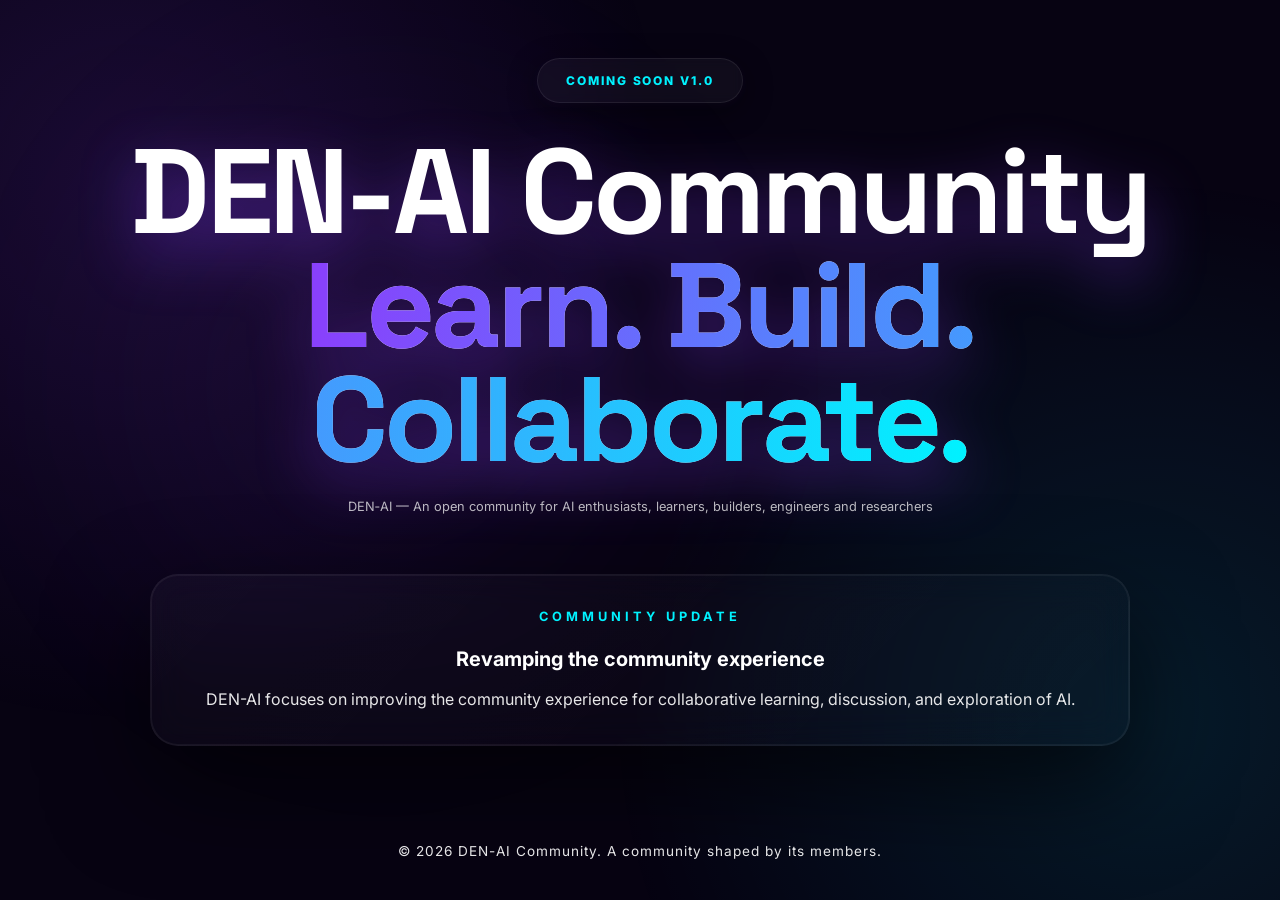
==== index.html @ 02243481 "Add files via upload" ====
<!DOCTYPE html>
<html lang="en">
<head>
    <meta charset="UTF-8">
    <meta name="viewport" content="width=device-width, initial-scale=1.0">
        <title>Coming Soon | DEN-AI Community</title>
        <link rel="icon" href="denai.png" type="image/png">
        <link rel="apple-touch-icon" href="denai.png">
    <!-- Importing a modern, high-tech font -->
    <link href="https://fonts.googleapis.com/css2?family=Inter:wght@400;700;900&family=Space+Grotesk:wght@700&display=swap" rel="stylesheet">
    <style>
        /* 1. Base Styles & Theme */
        :root {
            --bg-dark: #070312;
            --accent-purple: #8a3ffc;
            --accent-blue: #00f2ff;
            --glass: rgba(255, 255, 255, 0.03);
            --glass-border: rgba(255, 255, 255, 0.1);
            --font-main: 'Inter', sans-serif;
            --font-display: 'Space Grotesk', sans-serif;
        }

        * {
            margin: 0;
            padding: 0;
            box-sizing: border-box;
        }

        body {
            background-color: var(--bg-dark);
            color: #ffffff;
            font-family: var(--font-main);
            overflow-x: hidden;
            line-height: 1.6;
            scroll-behavior: smooth;
        }

        /* 2. Background Atmosphere */
        .glow-overlay {
            position: fixed;
            top: 0;
            left: 0;
            width: 100%;
            height: 100%;
            z-index: -1;
            background: 
                radial-gradient(circle at 10% 20%, rgba(138, 63, 252, 0.15) 0%, transparent 40%),
                radial-gradient(circle at 90% 80%, rgba(0, 242, 255, 0.1) 0%, transparent 40%);
        }

        .ambient-light {
            position: fixed;
            width: 60vw;
            height: 60vw;
            background: radial-gradient(circle, rgba(138, 63, 252, 0.08) 0%, transparent 70%);
            border-radius: 50%;
            filter: blur(80px);
            z-index: -1;
            animation: pulse 15s infinite alternate ease-in-out;
        }

        @keyframes pulse {
            0% { transform: translate(-10%, -10%) scale(1); }
            100% { transform: translate(10%, 10%) scale(1.2); }
        }

        /* 3. Layout Sections */
        section {
            height: calc(100vh - 96px);
            display: flex;
            flex-direction: column;
            justify-content: center;
            align-items: center;
            padding: 2.5rem 2rem;
            text-align: center;
        }

        /* 4. Hero Elements */
        .badge {
            background: rgba(255,255,255,0.04);
            backdrop-filter: blur(6px);
            border: 1px solid rgba(255,255,255,0.08);
            padding: 12px 28px;
            border-radius: 999px;
            font-size: 0.75rem;
            font-weight: 800;
            letter-spacing: 0.16em;
            text-transform: uppercase;
            color: var(--accent-blue);
            margin-bottom: 2rem;
            box-shadow: 0 8px 30px rgba(0, 0, 0, 0.45), 0 2px 8px rgba(138,63,252,0.06);
            z-index: 2;
        }

        h1 {
            font-family: var(--font-display);
            font-size: clamp(3.5rem, 12vw, 7.5rem);
            font-weight: 900;
            line-height: 0.95;
            margin-bottom: 1.25rem;
            letter-spacing: -0.03em;
            background: linear-gradient(180deg, #fff 40%, rgba(255,255,255,0.9) 100%);
            -webkit-background-clip: text;
            background-clip: text;
            -webkit-text-fill-color: transparent;
            filter: drop-shadow(0 20px 30px rgba(138, 63, 252, 0.45));
        }

        .highlight {
            background: linear-gradient(90deg, var(--accent-purple), var(--accent-blue));
            -webkit-background-clip: text;
            background-clip: text;
            -webkit-text-fill-color: transparent;
        }

        .description {
            max-width: 720px;
            font-size: clamp(0.75rem, 1.2vw, 0.8rem);
            color: rgba(255, 255, 255, 0.72);
            margin-bottom: 1rem;
            font-weight: 400;
        }

        /* 5. Glassmorphism Card (Visual cue from Den-Ai image) */
        .preview-container {
            width: 100%;
            max-width: 980px;
            margin-top: 2.5rem;
            perspective: 1000px;
        }

        .glass-card {
            background: linear-gradient(135deg, rgba(255,255,255,0.03) 0%, rgba(255,255,255,0.01) 100%);
            backdrop-filter: blur(18px);
            border: 1px solid rgba(255,255,255,0.06);
            border-radius: 28px;
            padding: 2rem 2.5rem;
            position: relative;
            overflow: hidden;
            box-shadow: 
                0 40px 100px rgba(0, 0, 0, 0.6),
                inset 0 0 0 1px rgba(255, 255, 255, 0.05);
            transition: transform 0.6s cubic-bezier(0.23, 1, 0.32, 1);
        }

        .glass-card:hover {
            transform: translateY(-10px) rotateX(2deg);
        }

        .progress-bar {
            width: 60%;
            max-width: 520px;
            height: 8px;
            background: rgba(255, 255, 255, 0.04);
            border-radius: 999px;
            margin: 1.5rem auto 0.5rem;
            position: relative;
            overflow: hidden;
            box-shadow: inset 0 1px 0 rgba(255,255,255,0.02);
        }

        .progress-fill {
            position: absolute;
            top: 0;
            left: 0;
            height: 100%;
            width: 36%;
            background: linear-gradient(90deg, var(--accent-purple), var(--accent-blue));
            box-shadow: 0 6px 30px rgba(138,63,252,0.25);
            border-radius: 999px;
        }

        .status-text {
            font-size: 0.8rem;
            text-transform: uppercase;
            letter-spacing: 4px;
            color: var(--accent-blue);
            font-weight: 700;
        }

        /* 6. Interaction Elements */
        .cta-group {
            display: flex;
            gap: 1.5rem;
            flex-wrap: wrap;
            justify-content: center;
        }

        .btn {
            padding: 18px 40px;
            border-radius: 16px;
            font-weight: 700;
            font-size: 1rem;
            text-decoration: none;
            transition: all 0.4s cubic-bezier(0.175, 0.885, 0.32, 1.275);
            cursor: pointer;
            border: none;
            display: inline-flex;
            align-items: center;
            gap: 10px;
        }

        .btn-primary {
            background: linear-gradient(90deg, var(--accent-purple), var(--accent-blue));
            color: #fff;
            box-shadow: 0 18px 50px rgba(138,63,252,0.22);
            padding: 16px 44px;
            border-radius: 14px;
        }

        .btn-primary:hover {
            transform: translateY(-3px);
            box-shadow: 0 28px 70px rgba(138,63,252,0.28);
        }

        .btn-secondary {
            background: transparent;
            border: 1px solid rgba(255,255,255,0.08);
            color: rgba(255,255,255,0.95);
            padding: 14px 34px;
            border-radius: 14px;
        }

        .btn-secondary:hover {
            background: rgba(255,255,255,0.03);
            transform: translateY(-2px);
        }

        /* 7. Scroll Reveal & Animations */
        .reveal {
            opacity: 0;
            transform: translateY(40px);
            transition: all 1.2s cubic-bezier(0.22, 1, 0.36, 1);
        }

        .reveal.active {
            opacity: 1;
            transform: translateY(0);
        }

        html, body {
            height: 100%;
        }

        body {
            overflow: hidden;
        }

        footer {
            position: fixed;
            left: 0;
            bottom: 0;
            width: 100%;
            height: 96px;
            display: flex;
            align-items: center;
            justify-content: center;
            text-align: center;
            opacity: 0.9;
            font-size: 0.85rem;
            letter-spacing: 1px;
            z-index: 3;
            background: transparent;
            padding: 0 2rem;
        }

        /* Responsive Adjustments */
        @media (max-width: 768px) {
            h1 { font-size: 3.5rem; }
            .glass-card { padding: 2rem 1.5rem; }
            .cta-group { flex-direction: column; width: 100%; max-width: 300px; }
            .btn { width: 100%; justify-content: center; }
        }
    </style>
</head>
<body>

    <div class="glow-overlay"></div>
    <div class="ambient-light"></div>

    <section class="hero">
        <div class="badge reveal">COMING SOON V1.0</div>

        <h1 class="reveal">DEN-AI Community  <br><span class="highlight">Learn. Build. Collaborate.</span></h1>

        <p class="description reveal">DEN‑AI — An open community for AI enthusiasts, learners, builders, engineers and researchers</p>

        <div class="preview-container reveal">
            <div class="glass-card">
                <div class="status-text">Community Update</div>
                <h3 style="margin-top: 1rem; font-size: 1.25rem;">Revamping the community experience</h3>
                <p style="opacity: 0.9; margin-top: 0.75rem;">
                    DEN-AI focuses on improving the community experience for collaborative learning, discussion, and exploration of AI.
                </p>
            </div>
        </div>
    </section>

    

    <footer>
        <p>&copy; 2026 DEN-AI Community. A community shaped by its members.</p>
    </footer>

    <!-- Removed join modal and CTA buttons to focus on product information -->

    <script>
        // 1. Scroll Reveal Animation Logic
        const observerOptions = {
            threshold: 0.15,
            rootMargin: "0px 0px -50px 0px"
        };

        const observer = new IntersectionObserver((entries) => {
            entries.forEach(entry => {
                if (entry.isIntersecting) {
                    entry.target.classList.add('active');
                }
            });
        }, observerOptions);

        document.querySelectorAll('.reveal').forEach((el, index) => {
            // Apply a staggered delay for children elements in the same viewport
            el.style.transitionDelay = `${index * 0.1}s`;
            observer.observe(el);
        });

        // 2. Mouse Move Parallax for the Glow Blobs (Subtle)
        document.addEventListener('mousemove', (e) => {
            const moveX = (e.clientX - window.innerWidth / 2) * 0.01;
            const moveY = (e.clientY - window.innerHeight / 2) * 0.01;
            
            const ambient = document.querySelector('.ambient-light');
            ambient.style.transform = `translate(${moveX}px, ${moveY}px)`;
        });
    </script>
</body>
</html>
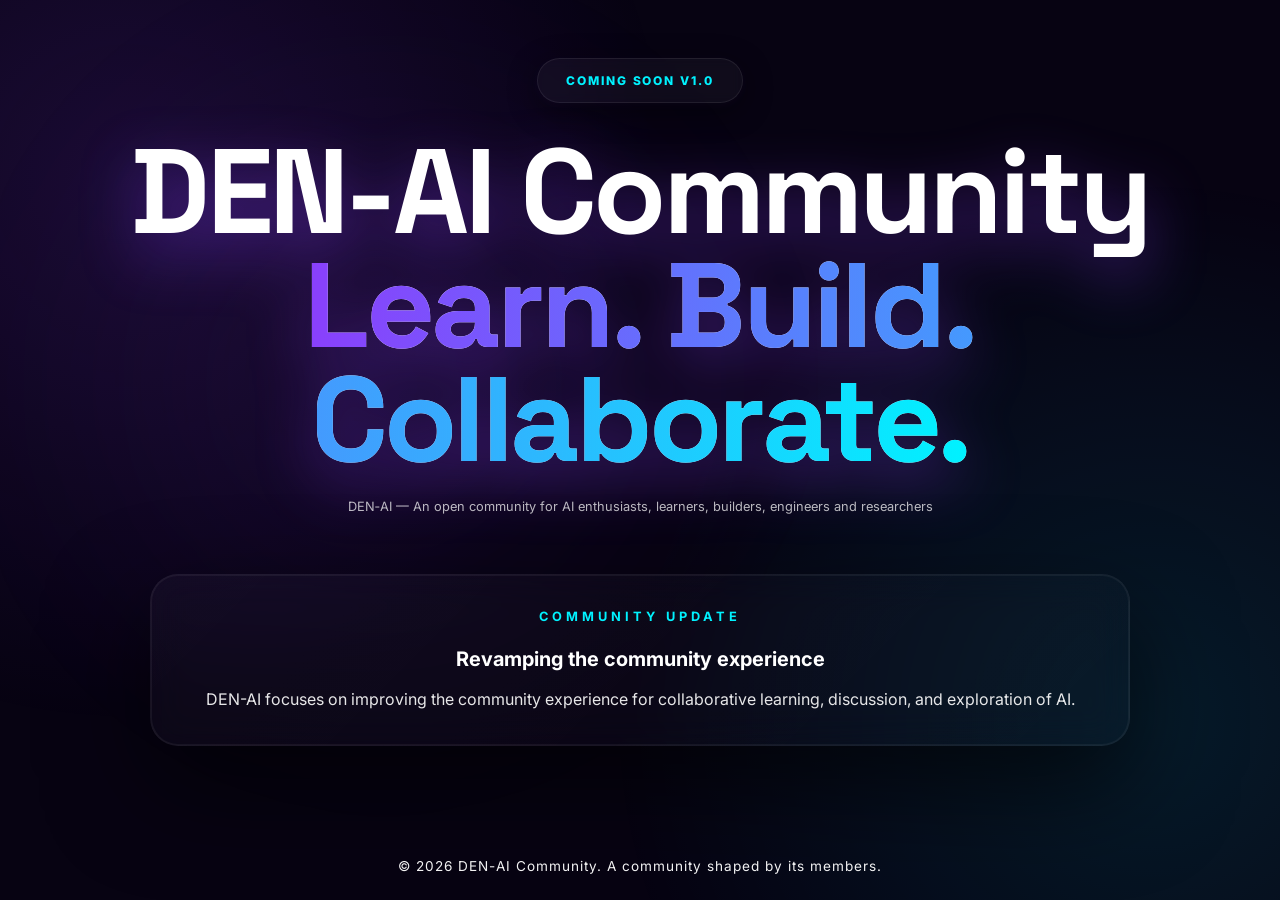
==== commit 6a0b2c02: "Revamp DEN-AI Community landing page Updated HTML structure and styles for the DEN-AI Community land" ====
--- a/index.html
+++ b/index.html
@@ -66,7 +66,7 @@
 
         /* 3. Layout Sections */
         section {
-            height: calc(100vh - 96px);
+            min-height: calc(100vh - 96px);
             display: flex;
             flex-direction: column;
             justify-content: center;
@@ -242,26 +242,26 @@
             height: 100%;
         }
 
+        /* allow vertical scrolling (prevent content clipping on mobile) */
         body {
-            overflow: hidden;
+            overflow-x: hidden;
         }
 
         footer {
-            position: fixed;
-            left: 0;
-            bottom: 0;
+            /* place footer in normal document flow so it appears after content */
+            position: relative;
             width: 100%;
-            height: 96px;
             display: flex;
             align-items: center;
             justify-content: center;
             text-align: center;
-            opacity: 0.9;
+            opacity: 0.95;
             font-size: 0.85rem;
             letter-spacing: 1px;
-            z-index: 3;
+            z-index: 1;
             background: transparent;
-            padding: 0 2rem;
+            padding: 1.25rem 2rem;
+            margin-top: 2rem;
         }
 
         /* Responsive Adjustments */
@@ -270,6 +270,12 @@
             .glass-card { padding: 2rem 1.5rem; }
             .cta-group { flex-direction: column; width: 100%; max-width: 300px; }
             .btn { width: 100%; justify-content: center; }
+            /* footer is in normal flow now; no extra bottom padding required */
+            section { min-height: auto; }
+            footer { font-size: 0.78rem; }
+            /* ensure cards and badges are above the footer if overlap happens */
+            .glass-card { position: relative; z-index: 4; }
+            .badge { z-index: 5; position: relative; }
         }
     </style>
 </head>
@@ -308,7 +314,8 @@
         // 1. Scroll Reveal Animation Logic
         const observerOptions = {
             threshold: 0.15,
-            rootMargin: "0px 0px -50px 0px"
+            /* increase negative bottom margin so elements reveal before being covered by footer on small screens */
+            rootMargin: "0px 0px -120px 0px"
         };
 
         const observer = new IntersectionObserver((entries) => {
@@ -335,4 +342,4 @@
         });
     </script>
 </body>
-</html>+</html>
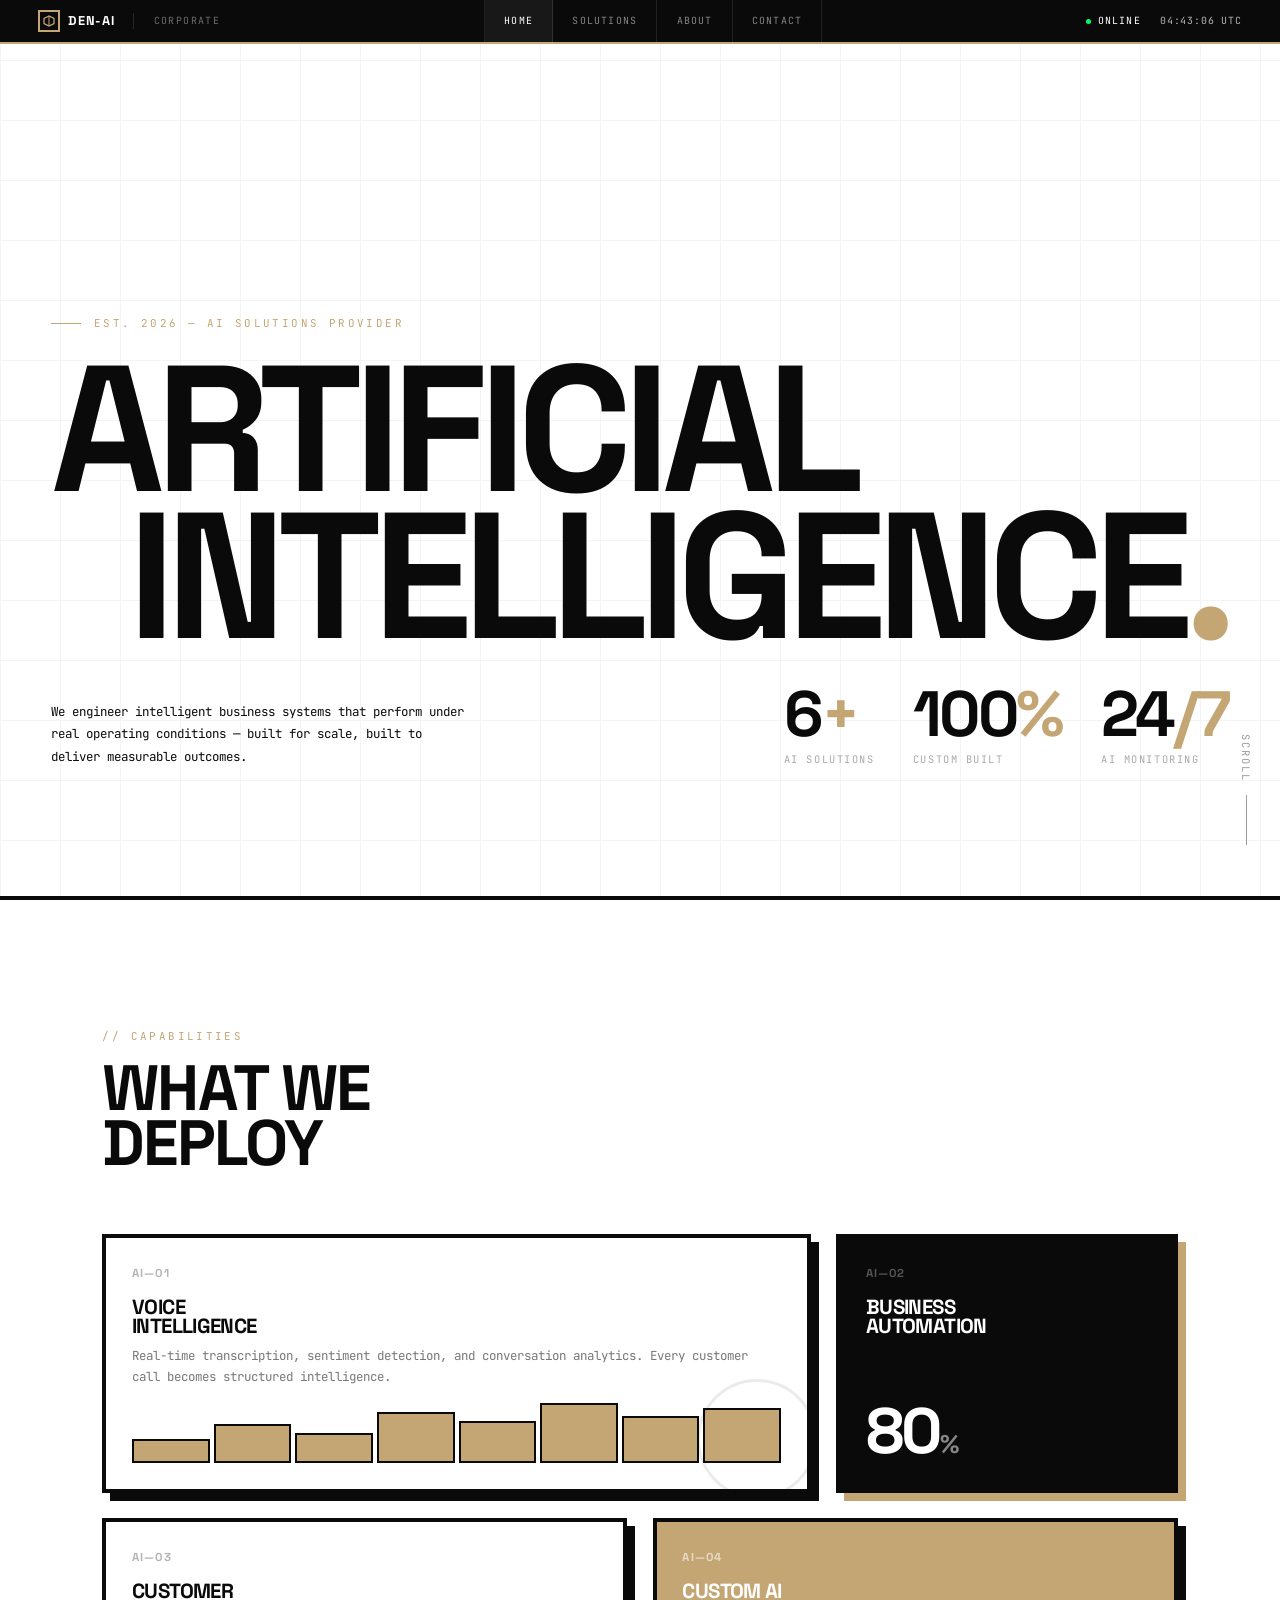
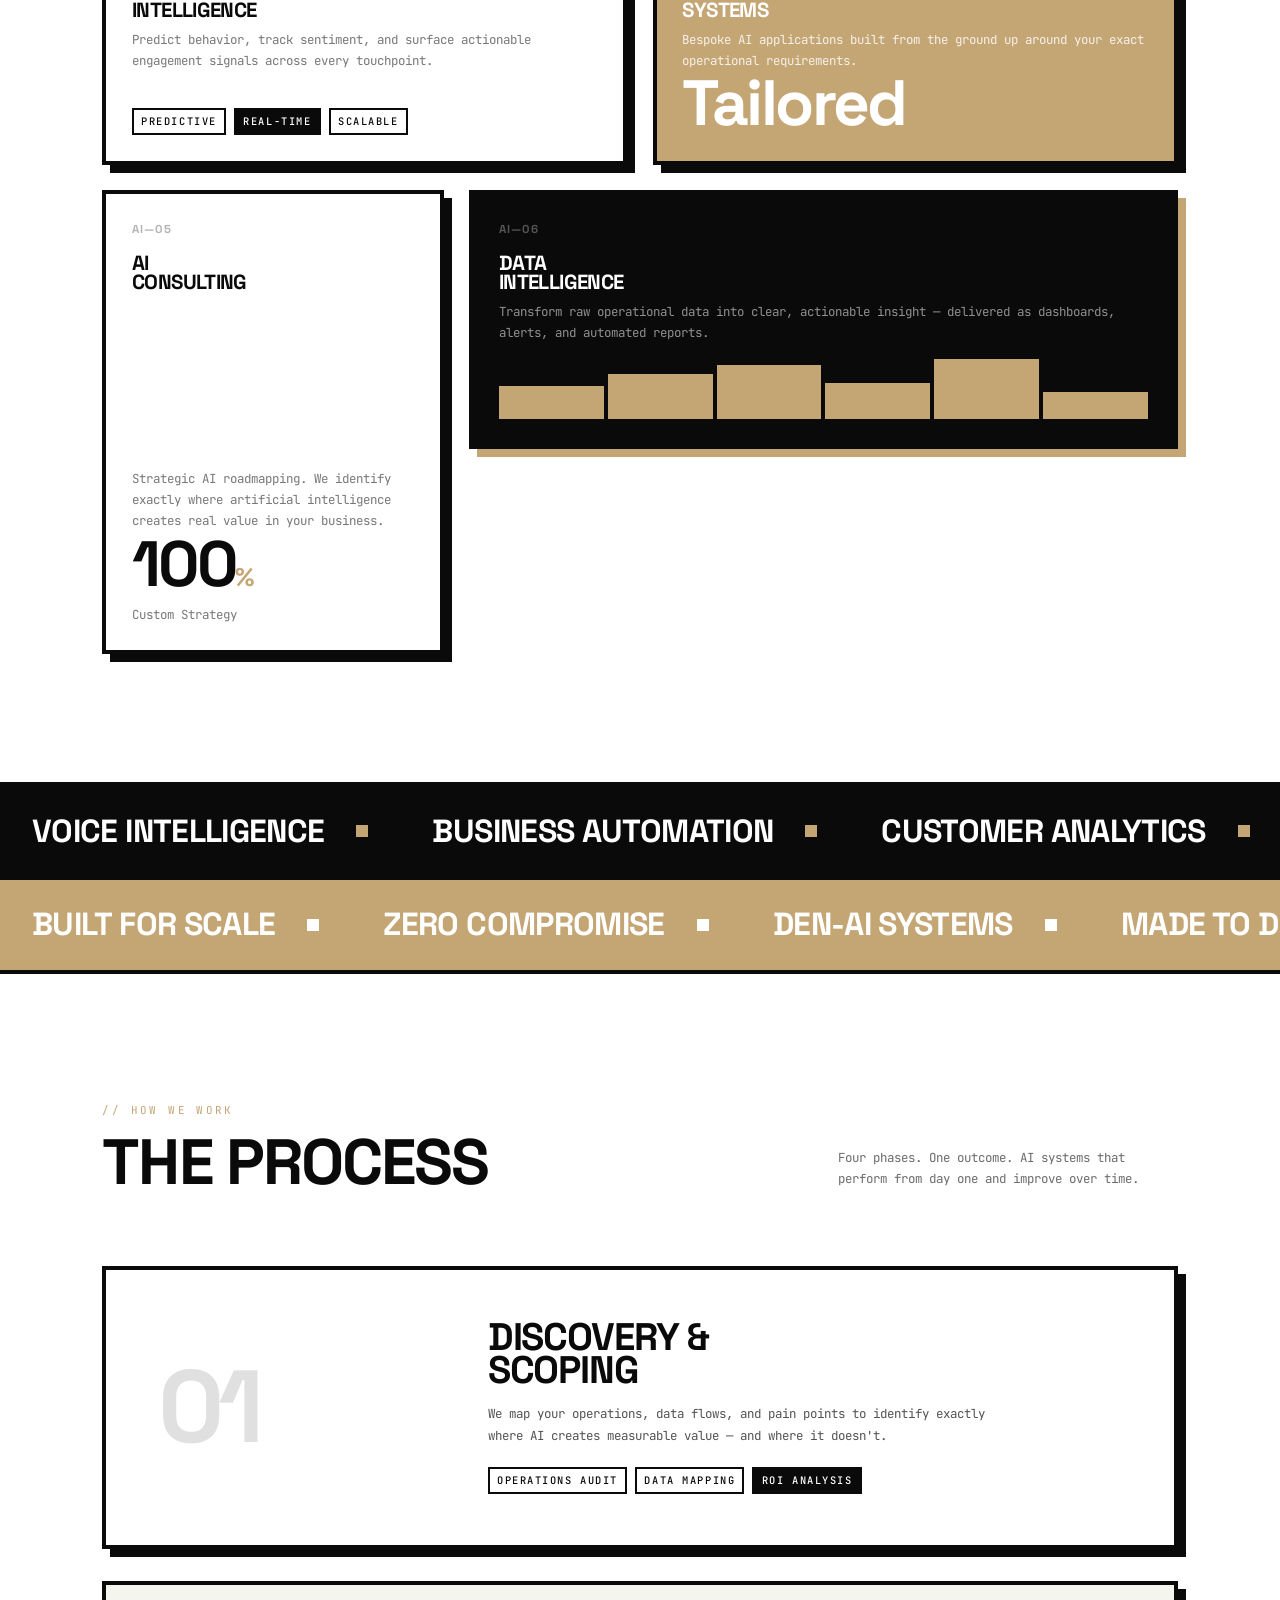
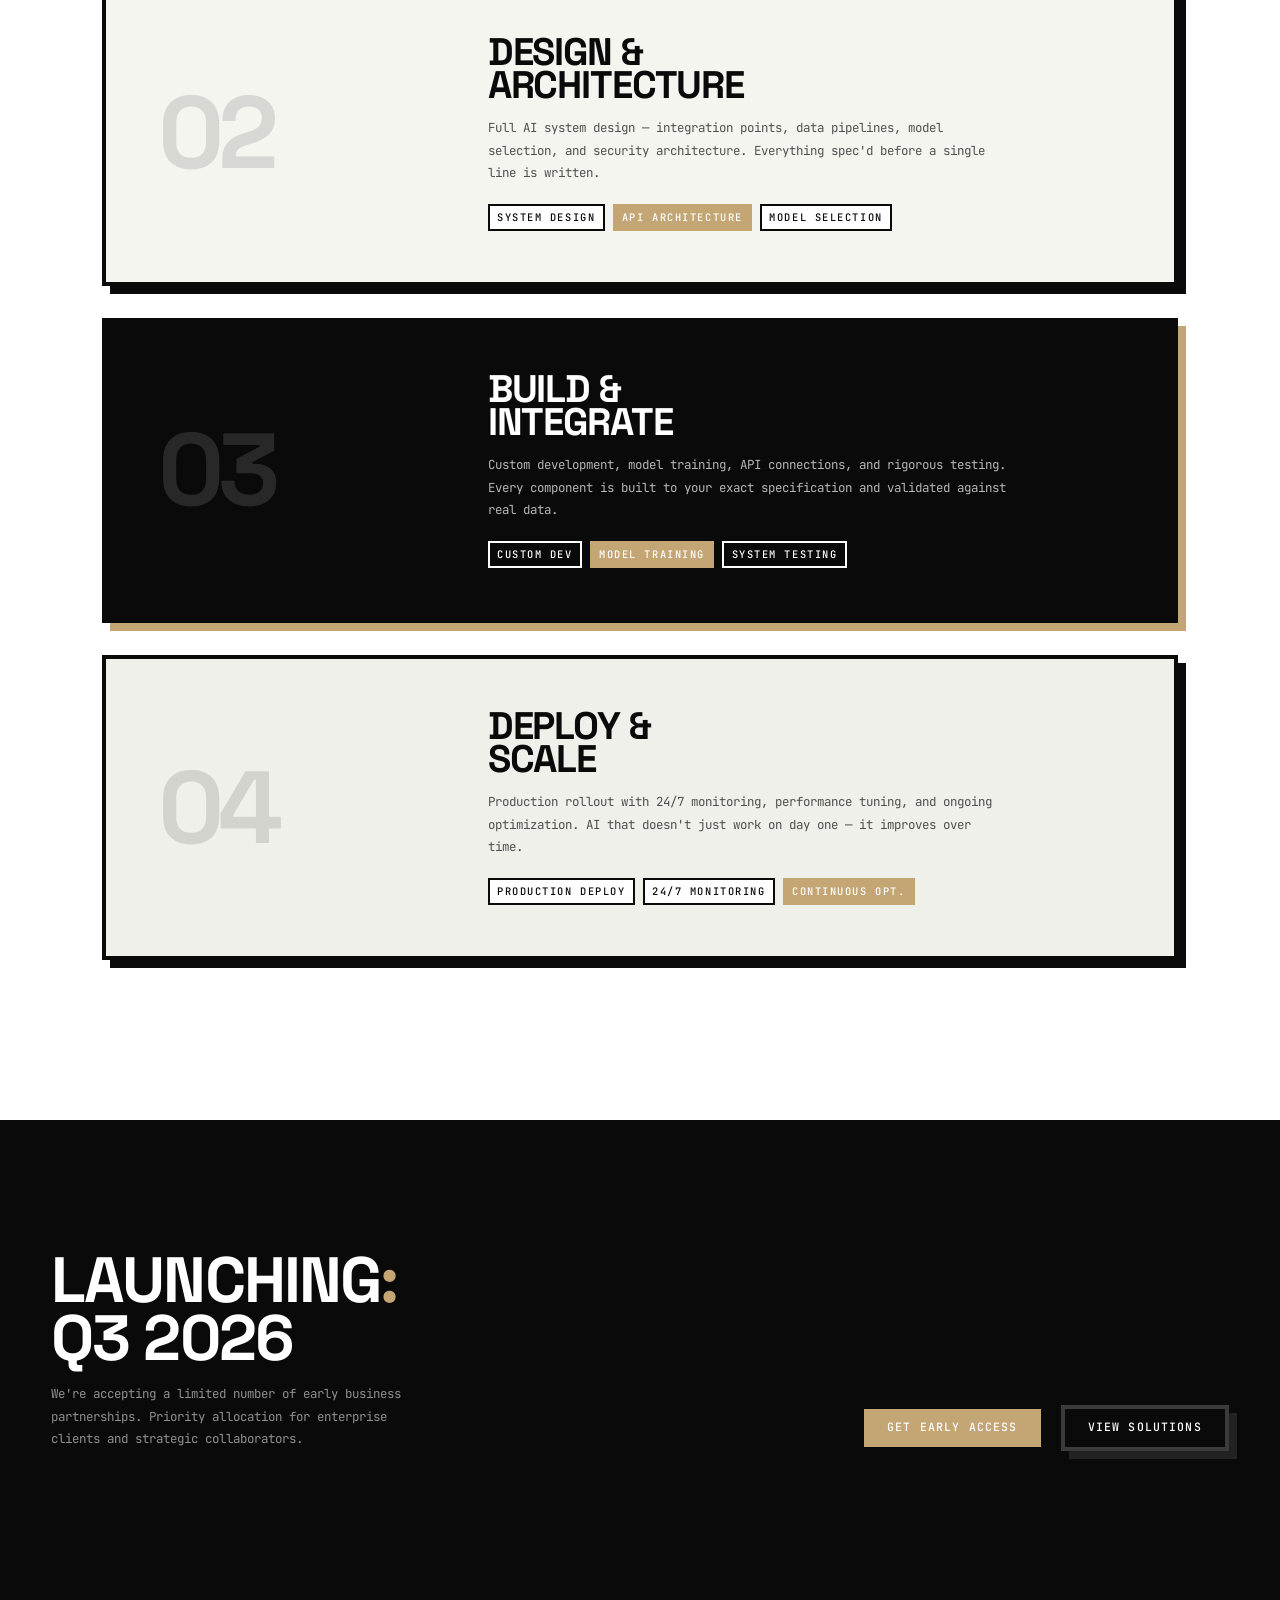
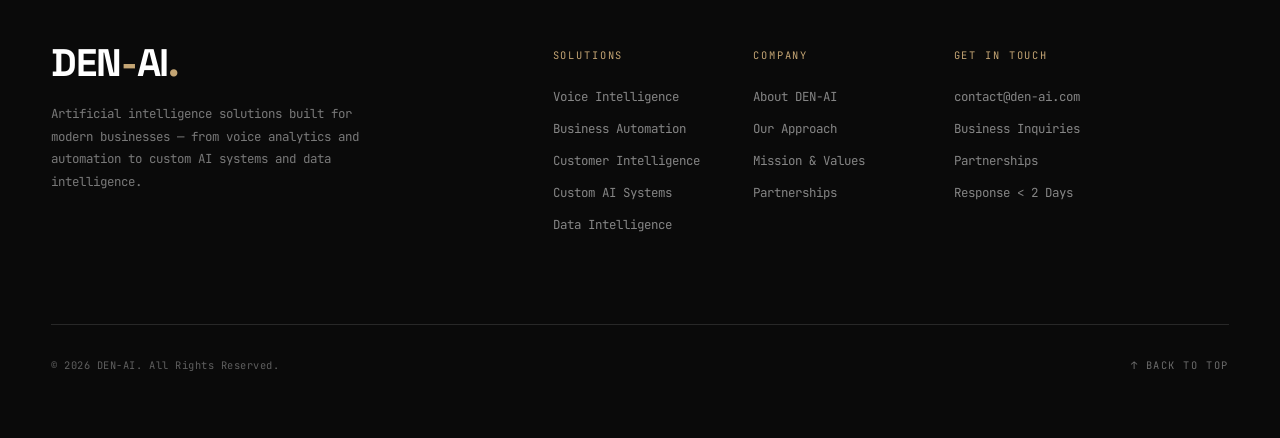
==== commit 1c187316: "Update index.html" ====
--- a/index.html
+++ b/index.html
@@ -1,345 +1,321 @@
-<!DOCTYPE html>
-<html lang="en">
-<head>
-    <meta charset="UTF-8">
-    <meta name="viewport" content="width=device-width, initial-scale=1.0">
-        <title>Coming Soon | DEN-AI Community</title>
-        <link rel="icon" href="denai.png" type="image/png">
-        <link rel="apple-touch-icon" href="denai.png">
-    <!-- Importing a modern, high-tech font -->
-    <link href="https://fonts.googleapis.com/css2?family=Inter:wght@400;700;900&family=Space+Grotesk:wght@700&display=swap" rel="stylesheet">
-    <style>
-        /* 1. Base Styles & Theme */
-        :root {
-            --bg-dark: #070312;
-            --accent-purple: #8a3ffc;
-            --accent-blue: #00f2ff;
-            --glass: rgba(255, 255, 255, 0.03);
-            --glass-border: rgba(255, 255, 255, 0.1);
-            --font-main: 'Inter', sans-serif;
-            --font-display: 'Space Grotesk', sans-serif;
-        }
-
-        * {
-            margin: 0;
-            padding: 0;
-            box-sizing: border-box;
-        }
-
-        body {
-            background-color: var(--bg-dark);
-            color: #ffffff;
-            font-family: var(--font-main);
-            overflow-x: hidden;
-            line-height: 1.6;
-            scroll-behavior: smooth;
-        }
-
-        /* 2. Background Atmosphere */
-        .glow-overlay {
-            position: fixed;
-            top: 0;
-            left: 0;
-            width: 100%;
-            height: 100%;
-            z-index: -1;
-            background: 
-                radial-gradient(circle at 10% 20%, rgba(138, 63, 252, 0.15) 0%, transparent 40%),
-                radial-gradient(circle at 90% 80%, rgba(0, 242, 255, 0.1) 0%, transparent 40%);
-        }
-
-        .ambient-light {
-            position: fixed;
-            width: 60vw;
-            height: 60vw;
-            background: radial-gradient(circle, rgba(138, 63, 252, 0.08) 0%, transparent 70%);
-            border-radius: 50%;
-            filter: blur(80px);
-            z-index: -1;
-            animation: pulse 15s infinite alternate ease-in-out;
-        }
-
-        @keyframes pulse {
-            0% { transform: translate(-10%, -10%) scale(1); }
-            100% { transform: translate(10%, 10%) scale(1.2); }
-        }
-
-        /* 3. Layout Sections */
-        section {
-            min-height: calc(100vh - 96px);
-            display: flex;
-            flex-direction: column;
-            justify-content: center;
-            align-items: center;
-            padding: 2.5rem 2rem;
-            text-align: center;
-        }
-
-        /* 4. Hero Elements */
-        .badge {
-            background: rgba(255,255,255,0.04);
-            backdrop-filter: blur(6px);
-            border: 1px solid rgba(255,255,255,0.08);
-            padding: 12px 28px;
-            border-radius: 999px;
-            font-size: 0.75rem;
-            font-weight: 800;
-            letter-spacing: 0.16em;
-            text-transform: uppercase;
-            color: var(--accent-blue);
-            margin-bottom: 2rem;
-            box-shadow: 0 8px 30px rgba(0, 0, 0, 0.45), 0 2px 8px rgba(138,63,252,0.06);
-            z-index: 2;
-        }
-
-        h1 {
-            font-family: var(--font-display);
-            font-size: clamp(3.5rem, 12vw, 7.5rem);
-            font-weight: 900;
-            line-height: 0.95;
-            margin-bottom: 1.25rem;
-            letter-spacing: -0.03em;
-            background: linear-gradient(180deg, #fff 40%, rgba(255,255,255,0.9) 100%);
-            -webkit-background-clip: text;
-            background-clip: text;
-            -webkit-text-fill-color: transparent;
-            filter: drop-shadow(0 20px 30px rgba(138, 63, 252, 0.45));
-        }
-
-        .highlight {
-            background: linear-gradient(90deg, var(--accent-purple), var(--accent-blue));
-            -webkit-background-clip: text;
-            background-clip: text;
-            -webkit-text-fill-color: transparent;
-        }
-
-        .description {
-            max-width: 720px;
-            font-size: clamp(0.75rem, 1.2vw, 0.8rem);
-            color: rgba(255, 255, 255, 0.72);
-            margin-bottom: 1rem;
-            font-weight: 400;
-        }
-
-        /* 5. Glassmorphism Card (Visual cue from Den-Ai image) */
-        .preview-container {
-            width: 100%;
-            max-width: 980px;
-            margin-top: 2.5rem;
-            perspective: 1000px;
-        }
-
-        .glass-card {
-            background: linear-gradient(135deg, rgba(255,255,255,0.03) 0%, rgba(255,255,255,0.01) 100%);
-            backdrop-filter: blur(18px);
-            border: 1px solid rgba(255,255,255,0.06);
-            border-radius: 28px;
-            padding: 2rem 2.5rem;
-            position: relative;
-            overflow: hidden;
-            box-shadow: 
-                0 40px 100px rgba(0, 0, 0, 0.6),
-                inset 0 0 0 1px rgba(255, 255, 255, 0.05);
-            transition: transform 0.6s cubic-bezier(0.23, 1, 0.32, 1);
-        }
-
-        .glass-card:hover {
-            transform: translateY(-10px) rotateX(2deg);
-        }
-
-        .progress-bar {
-            width: 60%;
-            max-width: 520px;
-            height: 8px;
-            background: rgba(255, 255, 255, 0.04);
-            border-radius: 999px;
-            margin: 1.5rem auto 0.5rem;
-            position: relative;
-            overflow: hidden;
-            box-shadow: inset 0 1px 0 rgba(255,255,255,0.02);
-        }
-
-        .progress-fill {
-            position: absolute;
-            top: 0;
-            left: 0;
-            height: 100%;
-            width: 36%;
-            background: linear-gradient(90deg, var(--accent-purple), var(--accent-blue));
-            box-shadow: 0 6px 30px rgba(138,63,252,0.25);
-            border-radius: 999px;
-        }
-
-        .status-text {
-            font-size: 0.8rem;
-            text-transform: uppercase;
-            letter-spacing: 4px;
-            color: var(--accent-blue);
-            font-weight: 700;
-        }
-
-        /* 6. Interaction Elements */
-        .cta-group {
-            display: flex;
-            gap: 1.5rem;
-            flex-wrap: wrap;
-            justify-content: center;
-        }
-
-        .btn {
-            padding: 18px 40px;
-            border-radius: 16px;
-            font-weight: 700;
-            font-size: 1rem;
-            text-decoration: none;
-            transition: all 0.4s cubic-bezier(0.175, 0.885, 0.32, 1.275);
-            cursor: pointer;
-            border: none;
-            display: inline-flex;
-            align-items: center;
-            gap: 10px;
-        }
-
-        .btn-primary {
-            background: linear-gradient(90deg, var(--accent-purple), var(--accent-blue));
-            color: #fff;
-            box-shadow: 0 18px 50px rgba(138,63,252,0.22);
-            padding: 16px 44px;
-            border-radius: 14px;
-        }
-
-        .btn-primary:hover {
-            transform: translateY(-3px);
-            box-shadow: 0 28px 70px rgba(138,63,252,0.28);
-        }
-
-        .btn-secondary {
-            background: transparent;
-            border: 1px solid rgba(255,255,255,0.08);
-            color: rgba(255,255,255,0.95);
-            padding: 14px 34px;
-            border-radius: 14px;
-        }
-
-        .btn-secondary:hover {
-            background: rgba(255,255,255,0.03);
-            transform: translateY(-2px);
-        }
-
-        /* 7. Scroll Reveal & Animations */
-        .reveal {
-            opacity: 0;
-            transform: translateY(40px);
-            transition: all 1.2s cubic-bezier(0.22, 1, 0.36, 1);
-        }
-
-        .reveal.active {
-            opacity: 1;
-            transform: translateY(0);
-        }
-
-        html, body {
-            height: 100%;
-        }
-
-        /* allow vertical scrolling (prevent content clipping on mobile) */
-        body {
-            overflow-x: hidden;
-        }
-
-        footer {
-            /* place footer in normal document flow so it appears after content */
-            position: relative;
-            width: 100%;
-            display: flex;
-            align-items: center;
-            justify-content: center;
-            text-align: center;
-            opacity: 0.95;
-            font-size: 0.85rem;
-            letter-spacing: 1px;
-            z-index: 1;
-            background: transparent;
-            padding: 1.25rem 2rem;
-            margin-top: 2rem;
-        }
-
-        /* Responsive Adjustments */
-        @media (max-width: 768px) {
-            h1 { font-size: 3.5rem; }
-            .glass-card { padding: 2rem 1.5rem; }
-            .cta-group { flex-direction: column; width: 100%; max-width: 300px; }
-            .btn { width: 100%; justify-content: center; }
-            /* footer is in normal flow now; no extra bottom padding required */
-            section { min-height: auto; }
-            footer { font-size: 0.78rem; }
-            /* ensure cards and badges are above the footer if overlap happens */
-            .glass-card { position: relative; z-index: 4; }
-            .badge { z-index: 5; position: relative; }
-        }
-    </style>
-</head>
-<body>
-
-    <div class="glow-overlay"></div>
-    <div class="ambient-light"></div>
-
-    <section class="hero">
-        <div class="badge reveal">COMING SOON V1.0</div>
-
-        <h1 class="reveal">DEN-AI Community  <br><span class="highlight">Learn. Build. Collaborate.</span></h1>
-
-        <p class="description reveal">DEN‑AI — An open community for AI enthusiasts, learners, builders, engineers and researchers</p>
-
-        <div class="preview-container reveal">
-            <div class="glass-card">
-                <div class="status-text">Community Update</div>
-                <h3 style="margin-top: 1rem; font-size: 1.25rem;">Revamping the community experience</h3>
-                <p style="opacity: 0.9; margin-top: 0.75rem;">
-                    DEN-AI focuses on improving the community experience for collaborative learning, discussion, and exploration of AI.
-                </p>
-            </div>
-        </div>
-    </section>
-
-    
-
-    <footer>
-        <p>&copy; 2026 DEN-AI Community. A community shaped by its members.</p>
-    </footer>
-
-    <!-- Removed join modal and CTA buttons to focus on product information -->
-
-    <script>
-        // 1. Scroll Reveal Animation Logic
-        const observerOptions = {
-            threshold: 0.15,
-            /* increase negative bottom margin so elements reveal before being covered by footer on small screens */
-            rootMargin: "0px 0px -120px 0px"
-        };
-
-        const observer = new IntersectionObserver((entries) => {
-            entries.forEach(entry => {
-                if (entry.isIntersecting) {
-                    entry.target.classList.add('active');
-                }
-            });
-        }, observerOptions);
-
-        document.querySelectorAll('.reveal').forEach((el, index) => {
-            // Apply a staggered delay for children elements in the same viewport
-            el.style.transitionDelay = `${index * 0.1}s`;
-            observer.observe(el);
-        });
-
-        // 2. Mouse Move Parallax for the Glow Blobs (Subtle)
-        document.addEventListener('mousemove', (e) => {
-            const moveX = (e.clientX - window.innerWidth / 2) * 0.01;
-            const moveY = (e.clientY - window.innerHeight / 2) * 0.01;
-            
-            const ambient = document.querySelector('.ambient-light');
-            ambient.style.transform = `translate(${moveX}px, ${moveY}px)`;
-        });
-    </script>
-</body>
-</html>
+<!DOCTYPE html>
+<html lang="en">
+<head>
+<meta charset="UTF-8">
+<meta name="viewport" content="width=device-width, initial-scale=1.0">
+<title>DEN-AI — Artificial Intelligence Solutions</title>
+<link rel="icon" type="image/png" href="denai.png">
+<meta name="description" content="DEN-AI builds intelligent business systems powered by AI. Voice intelligence, automation, customer analytics, and custom AI development — built for real outcomes.">
+<link rel="preconnect" href="https://fonts.googleapis.com">
+<link rel="preconnect" href="https://fonts.gstatic.com" crossorigin>
+<link href="https://fonts.googleapis.com/css2?family=JetBrains+Mono:wght@400;500&family=Space+Grotesk:wght@400;700&display=swap" rel="stylesheet">
+<link rel="stylesheet" href="css/den-ai.css">
+</head>
+<body>
+
+<!-- ====== HEADER ====== -->
+<header class="header">
+    <div class="header__inner">
+        <div class="header__left">
+            <a href="index.html" class="header__logo" aria-label="DEN-AI Home">
+                <span class="header__logo-mark">
+                    <svg viewBox="0 0 24 24" fill="none"><path d="M12 2L2 7V17L12 22L22 17V7L12 2Z" stroke="#C4A574" stroke-width="2.5"/><line x1="12" y1="2" x2="12" y2="22" stroke="#C4A574" stroke-width="2"/></svg>
+                </span>
+                DEN-AI
+            </a>
+            <span class="header__sep"></span>
+            <span class="header__product">Corporate</span>
+        </div>
+        <nav class="header__nav" id="headerNav">
+            <a href="index.html" class="active">Home</a>
+            <a href="solutions.html">Solutions</a>
+            <a href="about.html">About</a>
+            <a href="contact.html">Contact</a>
+        </nav>
+        <div class="header__right">
+            <div class="header__status"><span class="header__status-dot"></span><span>Online</span></div>
+            <div class="header__clock" id="utcClock">--:--:-- UTC</div>
+        </div>
+        <button class="header__burger" id="headerBurger" aria-label="Toggle navigation" aria-expanded="false">
+            <span></span><span></span><span></span>
+        </button>
+    </div>
+</header>
+
+
+<!-- ====== HERO ====== -->
+<section class="hero">
+    <div class="hero__grid hero__grid--dense" aria-hidden="true"></div>
+    <div class="hero__label reveal">Est. 2026 — AI Solutions Provider</div>
+    <h1 class="hero__title">
+        <span class="line">Artificial</span>
+        <span class="line line--indent">Intelligence<span class="accent-dot">.</span></span>
+    </h1>
+    <div class="hero__bottom">
+        <p class="hero__desc reveal">We engineer intelligent business systems that perform under real operating conditions — built for scale, built to deliver measurable outcomes.</p>
+        <div class="hero__stats reveal">
+            <div>
+                <div class="hero__stat-num">6<span class="accent">+</span></div>
+                <div class="hero__stat-label">AI Solutions</div>
+            </div>
+            <div>
+                <div class="hero__stat-num">100<span class="accent">%</span></div>
+                <div class="hero__stat-label">Custom Built</div>
+            </div>
+            <div>
+                <div class="hero__stat-num">24<span class="accent">/7</span></div>
+                <div class="hero__stat-label">AI Monitoring</div>
+            </div>
+        </div>
+    </div>
+    <div class="hero__scroll-cue" aria-hidden="true">Scroll</div>
+</section>
+
+
+<!-- ====== CAPABILITIES BENTO ====== -->
+<section class="section" id="capabilities">
+    <div class="container">
+        <div class="section__header reveal">
+            <div class="section__eyebrow">// Capabilities</div>
+            <h2 class="section__title">What We<br>Deploy</h2>
+        </div>
+        <div class="bento__grid">
+
+            <div class="bento-card bento-card--wide reveal">
+                <div class="bento-card__number">AI—01</div>
+                <div>
+                    <h3 class="bento-card__title">Voice<br>Intelligence</h3>
+                    <p class="bento-card__text">Real-time transcription, sentiment detection, and conversation analytics. Every customer call becomes structured intelligence.</p>
+                </div>
+                <div class="bar-chart">
+                    <div class="bar-chart__col" style="height:40%"></div>
+                    <div class="bar-chart__col" style="height:65%"></div>
+                    <div class="bar-chart__col" style="height:50%"></div>
+                    <div class="bar-chart__col" style="height:85%"></div>
+                    <div class="bar-chart__col" style="height:70%"></div>
+                    <div class="bar-chart__col" style="height:100%"></div>
+                    <div class="bar-chart__col" style="height:78%"></div>
+                    <div class="bar-chart__col" style="height:92%"></div>
+                </div>
+                <div class="bento-card__visual" aria-hidden="true"></div>
+            </div>
+
+            <div class="bento-card bento-card--narrow bento-card--dark reveal">
+                <div class="bento-card__number">AI—02</div>
+                <h3 class="bento-card__title">Business<br>Automation</h3>
+                <div class="bento-card__stat">80<span style="font-size:0.4em;opacity:0.5">%</span></div>
+            </div>
+
+            <div class="bento-card bento-card--mid reveal">
+                <div class="bento-card__number">AI—03</div>
+                <div>
+                    <h3 class="bento-card__title">Customer<br>Intelligence</h3>
+                    <p class="bento-card__text">Predict behavior, track sentiment, and surface actionable engagement signals across every touchpoint.</p>
+                </div>
+                <div style="align-self:end;display:flex;flex-wrap:wrap;gap:0.5rem;margin-top:1rem">
+                    <span class="tag">Predictive</span>
+                    <span class="tag tag--filled">Real-Time</span>
+                    <span class="tag">Scalable</span>
+                </div>
+            </div>
+
+            <div class="bento-card bento-card--mid bento-card--accent reveal">
+                <div class="bento-card__number" style="opacity:0.6">AI—04</div>
+                <h3 class="bento-card__title">Custom AI<br>Systems</h3>
+                <p class="bento-card__text" style="opacity:0.85">Bespoke AI applications built from the ground up around your exact operational requirements.</p>
+                <div class="bento-card__stat">Tailored</div>
+            </div>
+
+            <div class="bento-card bento-card--narrow bento-card--tall reveal">
+                <div class="bento-card__number">AI—05</div>
+                <h3 class="bento-card__title">AI<br>Consulting</h3>
+                <p class="bento-card__text">Strategic AI roadmapping. We identify exactly where artificial intelligence creates real value in your business.</p>
+                <div style="align-self:end">
+                    <div class="bento-card__stat">100<span class="accent" style="font-size:0.4em">%</span></div>
+                    <div class="bento-card__text" style="margin-top:0.5rem">Custom Strategy</div>
+                </div>
+            </div>
+
+            <div class="bento-card bento-card--wide bento-card--dark reveal">
+                <div class="bento-card__number">AI—06</div>
+                <div>
+                    <h3 class="bento-card__title">Data<br>Intelligence</h3>
+                    <p class="bento-card__text" style="opacity:0.55">Transform raw operational data into clear, actionable insight — delivered as dashboards, alerts, and automated reports.</p>
+                </div>
+                <div class="bar-chart">
+                    <div class="bar-chart__col" style="height:55%"></div>
+                    <div class="bar-chart__col" style="height:75%"></div>
+                    <div class="bar-chart__col" style="height:90%"></div>
+                    <div class="bar-chart__col" style="height:60%"></div>
+                    <div class="bar-chart__col" style="height:100%"></div>
+                    <div class="bar-chart__col" style="height:45%"></div>
+                </div>
+            </div>
+
+        </div>
+    </div>
+</section>
+
+
+<!-- ====== TICKER ====== -->
+<div class="ticker" aria-hidden="true">
+    <div class="ticker__track">
+        <span class="ticker__item">Voice Intelligence</span>
+        <span class="ticker__item">Business Automation</span>
+        <span class="ticker__item">Customer Analytics</span>
+        <span class="ticker__item">Custom AI Systems</span>
+        <span class="ticker__item">Data Intelligence</span>
+        <span class="ticker__item">AI Consulting</span>
+        <span class="ticker__item">Real-Time Processing</span>
+        <span class="ticker__item">Enterprise AI</span>
+        <span class="ticker__item">Voice Intelligence</span>
+        <span class="ticker__item">Business Automation</span>
+        <span class="ticker__item">Customer Analytics</span>
+        <span class="ticker__item">Custom AI Systems</span>
+        <span class="ticker__item">Data Intelligence</span>
+        <span class="ticker__item">AI Consulting</span>
+        <span class="ticker__item">Real-Time Processing</span>
+        <span class="ticker__item">Enterprise AI</span>
+    </div>
+</div>
+<div class="ticker ticker--reverse ticker--accent" aria-hidden="true">
+    <div class="ticker__track">
+        <span class="ticker__item">Built for Scale</span>
+        <span class="ticker__item">Zero Compromise</span>
+        <span class="ticker__item">DEN-AI Systems</span>
+        <span class="ticker__item">Made to Deliver</span>
+        <span class="ticker__item">Precision AI</span>
+        <span class="ticker__item">DEN-AI Systems</span>
+        <span class="ticker__item">Built for Scale</span>
+        <span class="ticker__item">Zero Compromise</span>
+        <span class="ticker__item">DEN-AI Systems</span>
+        <span class="ticker__item">Made to Deliver</span>
+        <span class="ticker__item">Precision AI</span>
+        <span class="ticker__item">DEN-AI Systems</span>
+    </div>
+</div>
+
+
+<!-- ====== PROCESS ====== -->
+<section class="section" id="process">
+    <div class="container">
+        <div class="stack__header reveal">
+            <div>
+                <div class="section__eyebrow">// How We Work</div>
+                <h2 class="section__title">The Process</h2>
+            </div>
+            <p class="stack__subtitle">Four phases. One outcome. AI systems that perform from day one and improve over time.</p>
+        </div>
+        <div>
+            <article class="stack__card reveal">
+                <div class="stack__card-left"><div class="stack__card-step">01</div></div>
+                <div class="stack__card-right">
+                    <h3 class="stack__card-title">Discovery &<br>Scoping</h3>
+                    <p class="stack__card-text">We map your operations, data flows, and pain points to identify exactly where AI creates measurable value — and where it doesn't.</p>
+                    <div class="stack__card-tags">
+                        <span class="tag">Operations Audit</span>
+                        <span class="tag">Data Mapping</span>
+                        <span class="tag tag--filled">ROI Analysis</span>
+                    </div>
+                </div>
+            </article>
+
+            <article class="stack__card reveal">
+                <div class="stack__card-left"><div class="stack__card-step">02</div></div>
+                <div class="stack__card-right">
+                    <h3 class="stack__card-title">Design &<br>Architecture</h3>
+                    <p class="stack__card-text">Full AI system design — integration points, data pipelines, model selection, and security architecture. Everything spec'd before a single line is written.</p>
+                    <div class="stack__card-tags">
+                        <span class="tag">System Design</span>
+                        <span class="tag tag--accent">API Architecture</span>
+                        <span class="tag">Model Selection</span>
+                    </div>
+                </div>
+            </article>
+
+            <article class="stack__card reveal">
+                <div class="stack__card-left"><div class="stack__card-step">03</div></div>
+                <div class="stack__card-right">
+                    <h3 class="stack__card-title">Build &<br>Integrate</h3>
+                    <p class="stack__card-text">Custom development, model training, API connections, and rigorous testing. Every component is built to your exact specification and validated against real data.</p>
+                    <div class="stack__card-tags">
+                        <span class="tag">Custom Dev</span>
+                        <span class="tag tag--filled">Model Training</span>
+                        <span class="tag">System Testing</span>
+                    </div>
+                </div>
+            </article>
+
+            <article class="stack__card reveal">
+                <div class="stack__card-left"><div class="stack__card-step">04</div></div>
+                <div class="stack__card-right">
+                    <h3 class="stack__card-title">Deploy &<br>Scale</h3>
+                    <p class="stack__card-text">Production rollout with 24/7 monitoring, performance tuning, and ongoing optimization. AI that doesn't just work on day one — it improves over time.</p>
+                    <div class="stack__card-tags">
+                        <span class="tag">Production Deploy</span>
+                        <span class="tag">24/7 Monitoring</span>
+                        <span class="tag tag--accent">Continuous Opt.</span>
+                    </div>
+                </div>
+            </article>
+        </div>
+    </div>
+</section>
+
+
+<!-- ====== CTA BAND ====== -->
+<section class="cta-band" id="cta">
+    <div class="cta-band__inner reveal">
+        <div>
+            <h2 class="cta-band__title">Launching<span class="accent">:</span><br>Q3 2026</h2>
+            <p class="cta-band__text">We're accepting a limited number of early business partnerships. Priority allocation for enterprise clients and strategic collaborators.</p>
+        </div>
+        <div class="cta-band__actions">
+            <a href="contact.html" class="btn btn--primary">Get Early Access</a>
+            <a href="solutions.html" class="btn btn--ghost">View Solutions</a>
+        </div>
+    </div>
+</section>
+
+
+<!-- ====== FOOTER ====== -->
+<footer class="footer">
+    <div class="footer__inner">
+        <div class="footer__top">
+            <div class="footer__brand">
+                <h2 class="font-display footer__brand-name">DEN<span class="accent">-</span>AI<span class="accent">.</span></h2>
+                <p class="footer__brand-desc">Artificial intelligence solutions built for modern businesses — from voice analytics and automation to custom AI systems and data intelligence.</p>
+            </div>
+            <div class="footer__col">
+                <div class="footer__col-title">Solutions</div>
+                <a href="solutions.html">Voice Intelligence</a>
+                <a href="solutions.html">Business Automation</a>
+                <a href="solutions.html">Customer Intelligence</a>
+                <a href="solutions.html">Custom AI Systems</a>
+                <a href="solutions.html">Data Intelligence</a>
+            </div>
+            <div class="footer__col">
+                <div class="footer__col-title">Company</div>
+                <a href="about.html">About DEN-AI</a>
+                <a href="about.html">Our Approach</a>
+                <a href="about.html">Mission & Values</a>
+                <a href="contact.html">Partnerships</a>
+            </div>
+            <div class="footer__col">
+                <div class="footer__col-title">Get in Touch</div>
+                <a href="mailto:contact@den-ai.com">contact@den-ai.com</a>
+                <a href="contact.html">Business Inquiries</a>
+                <a href="contact.html">Partnerships</a>
+                <a href="#">Response &lt; 2 Days</a>
+            </div>
+        </div>
+        <div class="footer__bottom">
+            <span class="footer__copy">&copy; 2026 DEN-AI. All Rights Reserved.</span>
+            <button class="footer__back-top" id="backToTop" aria-label="Back to top">↑ Back to Top</button>
+        </div>
+    </div>
+</footer>
+
+<script src="js/den-ai.js"></script>
+</body>
+</html>
--- a/css/den-ai.css
+++ b/css/den-ai.css
@@ -0,0 +1,941 @@
+/* ============================================================
+   DEN-AI — SHARED CSS
+   Design language adapted from Axis Industrial
+   ============================================================
+   1. RESET & VARIABLES
+   2. BASE TYPOGRAPHY
+   3. UTILITY — TAGS, CONTAINERS
+   4. BUTTONS
+   5. HEADER / NAV
+   6. HERO (BASE)
+   7. SECTION SHARED
+   8. BENTO / SPEC CARDS
+   9. TICKER
+   10. STACK PROCESS CARDS
+   11. CTA BAND
+   12. TERMINAL LOG
+   13. CONTACT FORM
+   14. ABOUT / VALUES
+   15. FOOTER
+   16. SCROLL REVEAL
+   17. RESPONSIVE
+   ============================================================ */
+
+/* ----- 1. RESET & VARIABLES ----- */
+*, *::before, *::after { margin: 0; padding: 0; box-sizing: border-box; }
+
+:root {
+    --base:       #FFFFFF;
+    --ink:        #0A0A0A;
+    --accent:     #C4A574;
+    --muted:      #888888;
+    --surface:    #F5F5F0;
+    --term-bg:    #08080A;
+    --term-green: #00FF66;
+    --term-amber: #FFAA00;
+
+    --border:        4px solid var(--ink);
+    --border-thin:   1px solid var(--ink);
+    --border-hair:   1px solid rgba(0,0,0,0.10);
+    --shadow:        8px 8px 0px var(--ink);
+    --shadow-accent: 8px 8px 0px var(--accent);
+
+    --fs-hero:     clamp(4rem, 14vw, 14rem);
+    --fs-h1:       clamp(2.4rem, 5vw, 5rem);
+    --fs-h2:       clamp(1.6rem, 3vw, 3rem);
+    --fs-h3:       clamp(1.1rem, 1.6vw, 1.5rem);
+    --fs-body:     clamp(0.9rem, 1.1vw, 1.1rem);
+    --fs-data:     clamp(0.78rem, 0.9vw, 0.95rem);
+    --fs-micro:    0.62rem;
+    --fs-ticker:   clamp(1.4rem, 2.5vw, 2.5rem);
+    --fs-stat:     clamp(2.4rem, 5vw, 4.5rem);
+    --fs-spec-val: clamp(2rem, 4vw, 3.5rem);
+
+    --gap:         clamp(1rem, 2vw, 2rem);
+    --section-pad: clamp(4rem, 10vw, 10rem) clamp(1rem, 4vw, 4rem);
+
+    --cols:     12;
+    --header-h: 44px;
+}
+
+html { scroll-behavior: smooth; -webkit-text-size-adjust: 100%; }
+
+body {
+    font-family: 'JetBrains Mono', monospace;
+    font-weight: 400;
+    font-size: var(--fs-body);
+    line-height: 1.6;
+    color: var(--ink);
+    background: var(--base);
+    overflow-x: hidden;
+}
+
+img { max-width: 100%; display: block; }
+a   { color: inherit; text-decoration: none; }
+ul  { list-style: none; }
+
+::selection { background: var(--accent); color: var(--base); }
+
+
+/* ----- 2. BASE TYPOGRAPHY ----- */
+h1, h2, h3, h4, h5, h6, .font-display {
+    font-family: 'Space Grotesk', sans-serif;
+    font-weight: 700;
+    text-transform: uppercase;
+    line-height: 0.85;
+    letter-spacing: -0.03em;
+}
+
+
+/* ----- 3. UTILITY ----- */
+.container {
+    width: 100%;
+    max-width: 1440px;
+    margin: 0 auto;
+    padding-inline: clamp(1rem, 4vw, 4rem);
+}
+
+.accent { color: var(--accent); }
+
+.tag {
+    display: inline-block;
+    font-family: 'JetBrains Mono', monospace;
+    font-size: 0.65rem;
+    font-weight: 500;
+    text-transform: uppercase;
+    letter-spacing: 0.15em;
+    padding: 0.3em 0.7em;
+    border: 2px solid var(--ink);
+    background: var(--base);
+}
+.tag--filled { background: var(--ink); color: var(--base); }
+.tag--accent { background: var(--accent); color: var(--base); border-color: var(--accent); }
+.tag--ghost  { border-color: var(--muted); color: var(--muted); background: transparent; }
+
+
+/* ----- 4. BUTTONS ----- */
+.btn {
+    font-family: 'JetBrains Mono', monospace;
+    font-size: 0.72rem;
+    font-weight: 500;
+    text-transform: uppercase;
+    letter-spacing: 0.1em;
+    padding: 0.85em 2em;
+    border: var(--border);
+    cursor: pointer;
+    display: inline-block;
+    text-align: center;
+    transition: none;
+}
+
+.btn--primary {
+    background: var(--accent);
+    color: var(--base);
+    box-shadow: var(--shadow);
+}
+.btn--primary:hover  { transform: translate(-4px,-4px); box-shadow: 12px 12px 0 var(--ink); }
+.btn--primary:active { transform: translate(4px,4px);   box-shadow: 0 0 0 var(--ink); }
+
+.btn--ghost {
+    background: var(--base);
+    color: var(--ink);
+    box-shadow: var(--shadow);
+}
+.btn--ghost:hover { background: var(--ink); color: var(--base); transform: translate(-4px,-4px); box-shadow: 12px 12px 0 var(--ink); }
+
+
+/* ----- 5. HEADER / NAV ----- */
+.header {
+    position: fixed;
+    top: 0; left: 0;
+    width: 100%;
+    height: var(--header-h);
+    z-index: 1000;
+    background: var(--ink);
+    color: var(--base);
+    border-bottom: 2px solid var(--accent);
+    display: flex;
+    align-items: center;
+    padding: 0 clamp(1rem, 3vw, 3rem);
+}
+
+.header__inner {
+    width: 100%;
+    max-width: 1440px;
+    margin: 0 auto;
+    display: flex;
+    align-items: center;
+    justify-content: space-between;
+    gap: 1rem;
+}
+
+.header__left { display: flex; align-items: center; gap: 1.2rem; }
+
+.header__logo {
+    font-family: 'Space Grotesk', sans-serif;
+    font-weight: 700;
+    font-size: 0.8rem;
+    text-transform: uppercase;
+    letter-spacing: 0.05em;
+    display: flex;
+    align-items: center;
+    gap: 0.5rem;
+    white-space: nowrap;
+}
+
+.header__logo-mark {
+    width: 22px; height: 22px;
+    border: 2px solid var(--accent);
+    display: flex;
+    align-items: center;
+    justify-content: center;
+    flex-shrink: 0;
+}
+.header__logo-mark svg { width: 12px; height: 12px; }
+
+.header__sep { width: 1px; height: 16px; background: rgba(255,255,255,0.12); }
+
+.header__product {
+    font-size: var(--fs-micro);
+    letter-spacing: 0.14em;
+    text-transform: uppercase;
+    opacity: 0.4;
+}
+
+.header__nav {
+    display: flex;
+    align-items: stretch;
+    height: var(--header-h);
+    border-left: 1px solid rgba(255,255,255,0.10);
+}
+
+.header__nav a {
+    font-family: 'JetBrains Mono', monospace;
+    font-size: var(--fs-micro);
+    text-transform: uppercase;
+    letter-spacing: 0.12em;
+    padding: 0 1.2rem;
+    display: flex;
+    align-items: center;
+    border-right: 1px solid rgba(255,255,255,0.10);
+    color: rgba(255,255,255,0.5);
+}
+.header__nav a:hover  { background: var(--accent); color: var(--base); }
+.header__nav a.active { background: rgba(255,255,255,0.06); color: var(--base); }
+
+.header__right { display: flex; align-items: center; gap: 1.2rem; }
+
+.header__status {
+    display: flex;
+    align-items: center;
+    gap: 0.4rem;
+    font-size: var(--fs-micro);
+    text-transform: uppercase;
+    letter-spacing: 0.12em;
+}
+
+.header__status-dot {
+    width: 5px; height: 5px;
+    border-radius: 50%;
+    background: var(--term-green);
+    animation: blink 2s ease-in-out infinite;
+}
+
+@keyframes blink {
+    0%,100% { opacity: 1; }
+    50%      { opacity: 0.35; }
+}
+
+.header__clock {
+    font-family: 'JetBrains Mono', monospace;
+    font-size: var(--fs-micro);
+    letter-spacing: 0.08em;
+    opacity: 0.7;
+    min-width: 7em;
+    text-align: right;
+}
+
+.header__burger {
+    display: none;
+    flex-direction: column;
+    gap: 4px;
+    cursor: pointer;
+    background: none;
+    border: none;
+    padding: 4px;
+}
+.header__burger span {
+    width: 22px; height: 2px;
+    background: var(--base);
+    display: block;
+}
+
+
+/* ----- 6. HERO (BASE) ----- */
+.hero {
+    min-height: 100vh;
+    min-height: 100svh;
+    display: flex;
+    flex-direction: column;
+    justify-content: flex-end;
+    padding: var(--section-pad);
+    padding-top: calc(var(--header-h) + 4rem);
+    position: relative;
+    overflow: hidden;
+    border-bottom: var(--border);
+}
+
+.hero--center {
+    justify-content: center;
+    align-items: center;
+    text-align: center;
+}
+
+.hero__grid {
+    position: absolute;
+    inset: 0;
+    background-image:
+        linear-gradient(rgba(0,0,0,0.045) 1px, transparent 1px),
+        linear-gradient(90deg, rgba(0,0,0,0.045) 1px, transparent 1px);
+    background-size: 40px 40px;
+    pointer-events: none;
+}
+
+.hero__grid--dense {
+    background-size: 60px 60px;
+    opacity: 0.04;
+    background-image:
+        linear-gradient(var(--ink) 1px, transparent 1px),
+        linear-gradient(90deg, var(--ink) 1px, transparent 1px);
+}
+
+.hero__label {
+    font-family: 'JetBrains Mono', monospace;
+    font-size: 0.68rem;
+    text-transform: uppercase;
+    letter-spacing: 0.22em;
+    color: var(--accent);
+    margin-bottom: 1.5rem;
+    display: flex;
+    align-items: center;
+    gap: 0.8rem;
+    position: relative;
+    z-index: 1;
+}
+.hero__label::before { content: ''; width: 30px; height: 1px; background: var(--accent); }
+
+.hero__title {
+    font-size: var(--fs-hero);
+    line-height: 0.82;
+    letter-spacing: -0.05em;
+    position: relative;
+    z-index: 1;
+    margin-bottom: 2rem;
+    animation: heroRotate linear both;
+    animation-timeline: scroll();
+    animation-range: 0vh 55vh;
+}
+
+@keyframes heroRotate {
+    from { transform: rotate(0deg); opacity: 1; }
+    to   { transform: rotate(-2.5deg) translateY(-20px); opacity: 0.25; }
+}
+
+.hero__title .line        { display: block; }
+.hero__title .line--indent { padding-left: clamp(1rem, 6vw, 6rem); }
+.hero__title .accent-dot  { color: var(--accent); }
+
+.hero__bottom {
+    display: flex;
+    align-items: flex-end;
+    justify-content: space-between;
+    gap: 2rem;
+    flex-wrap: wrap;
+    position: relative;
+    z-index: 1;
+}
+
+.hero__desc {
+    max-width: 420px;
+    font-size: var(--fs-data);
+    line-height: 1.8;
+    opacity: 0.55;
+}
+
+.hero__stats { display: flex; gap: clamp(1.5rem, 3vw, 3.5rem); }
+
+.hero__stat-num {
+    font-family: 'Space Grotesk', sans-serif;
+    font-weight: 700;
+    font-size: var(--fs-stat);
+    line-height: 1;
+    letter-spacing: -0.04em;
+}
+
+.hero__stat-label {
+    font-size: 0.65rem;
+    text-transform: uppercase;
+    letter-spacing: 0.15em;
+    opacity: 0.35;
+    margin-top: 0.35rem;
+}
+
+.hero__scroll-cue {
+    position: absolute;
+    right: clamp(1rem, 2vw, 4rem);
+    bottom: clamp(2rem, 4vw, 4rem);
+    writing-mode: vertical-rl;
+    font-size: 0.65rem;
+    text-transform: uppercase;
+    letter-spacing: 0.2em;
+    opacity: 0.4;
+    display: flex;
+    align-items: center;
+    gap: 0.8rem;
+}
+.hero__scroll-cue::after {
+    content: '';
+    width: 1px; height: 50px;
+    background: var(--ink);
+    animation: scrollPulse 2s ease-in-out infinite;
+}
+@keyframes scrollPulse {
+    0%,100% { opacity: 0.3; transform: scaleY(0.5); }
+    50%     { opacity: 1;   transform: scaleY(1); }
+}
+
+.hero__subtitle {
+    font-family: 'JetBrains Mono', monospace;
+    font-size: clamp(0.9rem, 1.8vw, 1.4rem);
+    font-weight: 400;
+    text-transform: uppercase;
+    letter-spacing: 0.15em;
+    margin-bottom: 1.5rem;
+    opacity: 0.5;
+    position: relative;
+    z-index: 1;
+}
+
+.hero__actions {
+    display: flex;
+    gap: 1rem;
+    flex-wrap: wrap;
+    justify-content: center;
+    position: relative;
+    z-index: 1;
+}
+
+.hero__coords { position: absolute; left:  clamp(1rem,4vw,4rem); bottom: clamp(1.5rem,3vw,3rem); font-size: var(--fs-micro); letter-spacing: 0.1em; opacity: 0.25; }
+.hero__version { position: absolute; right: clamp(1rem,4vw,4rem); bottom: clamp(1.5rem,3vw,3rem); font-size: var(--fs-micro); letter-spacing: 0.1em; opacity: 0.25; }
+
+
+/* ----- 7. SECTION SHARED ----- */
+.section {
+    padding: var(--section-pad);
+    border-bottom: var(--border);
+}
+
+.section--surface { background: var(--surface); }
+
+.section__eyebrow {
+    font-family: 'JetBrains Mono', monospace;
+    font-size: 0.68rem;
+    text-transform: uppercase;
+    letter-spacing: 0.22em;
+    color: var(--accent);
+    margin-bottom: 1rem;
+}
+
+.section__title  { font-size: var(--fs-h1); }
+.section__header { margin-bottom: clamp(2.5rem, 5vw, 5rem); }
+
+
+/* ----- 8. BENTO CARDS ----- */
+.bento__grid {
+    display: grid;
+    grid-template-columns: repeat(12, 1fr);
+    grid-auto-rows: minmax(180px, auto);
+    gap: var(--gap);
+}
+
+.bento-card--wide   { grid-column: span 8; }
+.bento-card--mid    { grid-column: span 6; }
+.bento-card--narrow { grid-column: span 4; }
+.bento-card--tall   { grid-row: span 2; }
+
+.bento-card {
+    border: var(--border);
+    box-shadow: var(--shadow);
+    padding: clamp(1.2rem, 2vw, 2rem);
+    background: var(--base);
+    position: relative;
+    display: grid;
+    grid-template-rows: auto 1fr auto;
+    overflow: hidden;
+    cursor: default;
+    transition: none;
+}
+.bento-card:hover              { transform: translate(-4px,-4px); box-shadow: 12px 12px 0 var(--ink); }
+.bento-card--dark              { background: var(--ink); color: var(--base); box-shadow: var(--shadow-accent); }
+.bento-card--dark:hover        { box-shadow: 12px 12px 0 var(--accent); }
+.bento-card--accent            { background: var(--accent); color: var(--base); }
+.bento-card--accent:hover      { box-shadow: 12px 12px 0 var(--ink); }
+
+.bento-card__number {
+    font-family: 'Space Grotesk', sans-serif;
+    font-weight: 700;
+    font-size: 0.72rem;
+    text-transform: uppercase;
+    letter-spacing: 0.1em;
+    opacity: 0.3;
+    margin-bottom: 1rem;
+}
+
+.bento-card__title { font-size: var(--fs-h3); margin-bottom: 0.6rem; line-height: 0.9; }
+.bento-card__text  { font-size: var(--fs-data); line-height: 1.7; opacity: 0.55; }
+
+.bento-card__stat {
+    font-family: 'Space Grotesk', sans-serif;
+    font-weight: 700;
+    font-size: clamp(2.5rem, 5vw, 4rem);
+    line-height: 1;
+    letter-spacing: -0.04em;
+    align-self: end;
+}
+
+.bento-card__visual {
+    position: absolute;
+    right: -10px; bottom: -10px;
+    width: 120px; height: 120px;
+    border: 3px solid currentColor;
+    border-radius: 50%;
+    opacity: 0.08;
+}
+
+.bar-chart {
+    display: flex;
+    align-items: flex-end;
+    gap: 4px;
+    height: 60px;
+    margin-top: 1rem;
+}
+
+.bar-chart__col {
+    flex: 1;
+    background: var(--accent);
+    min-height: 4px;
+    border: 2px solid var(--ink);
+}
+.bento-card--dark .bar-chart__col { border-color: var(--accent); }
+
+.bar-track {
+    width: 100%;
+    height: 4px;
+    background: rgba(0,0,0,0.06);
+    margin-top: 0.8rem;
+    overflow: hidden;
+}
+.bento-card--dark .bar-track     { background: rgba(255,255,255,0.12); }
+.bento-card--accent .bar-track   { background: rgba(255,255,255,0.2); }
+
+.bar-track__fill {
+    height: 100%;
+    background: var(--accent);
+    transition: width 0.8s ease;
+}
+.bento-card--accent .bar-track__fill { background: var(--base); }
+
+
+/* SPEC GRID (inner pages) */
+.spec-grid {
+    display: grid;
+    grid-template-columns: repeat(4, 1fr);
+    border-top: var(--border);
+    border-left: var(--border);
+}
+
+.spec-cell {
+    border-bottom: var(--border);
+    border-right: var(--border);
+    padding: clamp(1.5rem, 3vw, 2.5rem);
+    display: flex;
+    flex-direction: column;
+    justify-content: space-between;
+    gap: 1rem;
+    min-height: 160px;
+    background: var(--base);
+}
+.spec-cell--dark   { background: var(--ink); color: var(--base); }
+.spec-cell--accent { background: var(--accent); color: var(--base); }
+
+.spec-cell__id    { font-size: 0.65rem; opacity: 0.35; letter-spacing: 0.1em; text-transform: uppercase; margin-bottom: 0.3rem; }
+.spec-cell__label { font-family: 'Space Grotesk', sans-serif; font-weight: 700; font-size: var(--fs-h3); text-transform: uppercase; letter-spacing: -0.02em; }
+.spec-cell__value { font-family: 'Space Grotesk', sans-serif; font-weight: 700; font-size: var(--fs-spec-val); line-height: 1; letter-spacing: -0.04em; }
+.spec-cell__unit  { font-size: 0.45em; letter-spacing: 0.05em; opacity: 0.5; }
+.spec-cell__note  { font-size: var(--fs-data); opacity: 0.5; line-height: 1.6; }
+
+
+/* ----- 9. TICKER ----- */
+.ticker {
+    border-bottom: var(--border);
+    background: var(--ink);
+    color: var(--base);
+    overflow: hidden;
+    padding: 1.2rem 0;
+}
+.ticker--accent { background: var(--accent); }
+.ticker--accent .ticker__item::after { background: var(--base); }
+
+.ticker__track {
+    display: flex;
+    width: max-content;
+    animation: tickerScroll 22s linear infinite;
+}
+.ticker--reverse .ticker__track { animation-direction: reverse; animation-duration: 30s; }
+
+.ticker__item {
+    font-family: 'Space Grotesk', sans-serif;
+    font-weight: 700;
+    font-size: var(--fs-ticker);
+    text-transform: uppercase;
+    letter-spacing: -0.02em;
+    white-space: nowrap;
+    padding: 0 2rem;
+    display: flex;
+    align-items: center;
+    gap: 2rem;
+}
+.ticker__item::after {
+    content: '';
+    width: 12px; height: 12px;
+    background: var(--accent);
+    flex-shrink: 0;
+}
+
+@keyframes tickerScroll {
+    0%   { transform: translateX(0); }
+    100% { transform: translateX(-50%); }
+}
+
+
+/* ----- 10. STACK PROCESS CARDS ----- */
+.stack__header {
+    margin-bottom: clamp(3rem, 6vw, 6rem);
+    display: flex;
+    align-items: flex-end;
+    justify-content: space-between;
+    gap: 2rem;
+    flex-wrap: wrap;
+}
+.stack__subtitle { font-size: var(--fs-data); max-width: 340px; opacity: 0.6; line-height: 1.7; }
+
+.stack__card {
+    position: sticky;
+    top: 80px;
+    border: var(--border);
+    box-shadow: var(--shadow);
+    background: var(--base);
+    padding: clamp(2rem, 4vw, 4rem);
+    margin-bottom: 2rem;
+    display: grid;
+    grid-template-columns: repeat(12, 1fr);
+    gap: var(--gap);
+    align-items: center;
+    transition: none;
+}
+.stack__card:nth-child(2) { top: 110px; background: #F5F5F0; }
+.stack__card:nth-child(3) { top: 140px; background: var(--ink); color: var(--base); box-shadow: var(--shadow-accent); }
+.stack__card:nth-child(4) { top: 170px; background: #F0F0EB; }
+
+.stack__card:hover           { transform: translate(-4px,-4px); box-shadow: 12px 12px 0 var(--ink); }
+.stack__card:nth-child(3):hover { box-shadow: 12px 12px 0 var(--accent); }
+
+.stack__card-left  { grid-column: span 4; }
+.stack__card-right { grid-column: span 8; }
+
+.stack__card-step {
+    font-family: 'Space Grotesk', sans-serif;
+    font-weight: 700;
+    font-size: clamp(4rem, 8vw, 7rem);
+    line-height: 0.8;
+    letter-spacing: -0.05em;
+    opacity: 0.12;
+}
+
+.stack__card-title { font-size: var(--fs-h2); margin-bottom: 1rem; }
+.stack__card-text  { font-size: var(--fs-data); line-height: 1.8; opacity: 0.7; max-width: 520px; }
+.stack__card-tags  { display: flex; flex-wrap: wrap; gap: 0.5rem; margin-top: 1.2rem; }
+
+.stack__card:nth-child(3) .tag          { border-color: var(--base); color: var(--base); background: transparent; }
+.stack__card:nth-child(3) .tag--filled  { background: var(--accent); border-color: var(--accent); color: var(--base); }
+
+
+/* ----- 11. CTA BAND ----- */
+.cta-band {
+    background: var(--ink);
+    color: var(--base);
+    padding: var(--section-pad);
+    border-bottom: var(--border);
+}
+.cta-band__inner {
+    max-width: 1440px;
+    margin: 0 auto;
+    display: flex;
+    align-items: flex-end;
+    justify-content: space-between;
+    gap: 3rem;
+    flex-wrap: wrap;
+}
+.cta-band__title { font-size: var(--fs-h1); line-height: 0.9; }
+.cta-band__text  { font-size: var(--fs-data); max-width: 360px; opacity: 0.55; line-height: 1.8; margin-top: 1rem; }
+.cta-band__actions { display: flex; gap: 1rem; flex-wrap: wrap; flex-shrink: 0; }
+
+.cta-band .btn--primary { background: var(--accent); }
+.cta-band .btn--ghost   { background: transparent; color: var(--base); border-color: rgba(255,255,255,0.2); box-shadow: 8px 8px 0 rgba(255,255,255,0.1); }
+.cta-band .btn--ghost:hover { background: var(--base); color: var(--ink); border-color: var(--base); box-shadow: 12px 12px 0 rgba(255,255,255,0.15); }
+
+
+/* ----- 12. TERMINAL LOG ----- */
+.log { background: var(--term-bg); border-bottom: var(--border); overflow: hidden; }
+.log__header {
+    display: flex;
+    align-items: center;
+    justify-content: space-between;
+    padding: 0.75rem clamp(1rem, 4vw, 4rem);
+    border-bottom: 1px solid rgba(255,255,255,0.06);
+}
+.log__header-title  { font-size: var(--fs-micro); text-transform: uppercase; letter-spacing: 0.18em; color: var(--term-green); }
+.log__header-status { font-size: var(--fs-micro); letter-spacing: 0.1em; opacity: 0.35; color: var(--base); }
+
+.log__body { display: flex; flex-direction: column; overflow: hidden; }
+
+.log__track {
+    display: flex;
+    width: max-content;
+    animation: tickerScroll 32s linear infinite;
+    padding: 0.5rem 0;
+}
+.log__track--reverse { animation-direction: reverse; animation-duration: 38s; }
+
+.log__entry {
+    display: flex;
+    align-items: center;
+    gap: 0.75rem;
+    padding: 0.35rem 1.5rem;
+    white-space: nowrap;
+    font-size: var(--fs-micro);
+    color: rgba(255,255,255,0.45);
+    border-right: 1px solid rgba(255,255,255,0.04);
+}
+.log__entry-time { color: rgba(255,255,255,0.25); }
+.log__entry-tag  { padding: 0.1em 0.5em; font-size: 0.58rem; font-weight: 500; letter-spacing: 0.1em; }
+.log-ok   { background: rgba(0,255,102,0.15); color: var(--term-green); }
+.log-sys  { background: rgba(255,170,0,0.15); color: var(--term-amber); }
+.log-warn { background: rgba(196,165,116,0.2); color: var(--accent); }
+.log__entry-msg { color: rgba(255,255,255,0.55); }
+
+
+/* ----- 13. CONTACT FORM ----- */
+.contact-grid {
+    display: grid;
+    grid-template-columns: 1fr 1fr;
+    gap: clamp(3rem, 6vw, 6rem);
+    align-items: start;
+}
+
+.contact-info__item {
+    padding: clamp(1.5rem, 2.5vw, 2rem) 0;
+    border-bottom: var(--border-thin);
+}
+.contact-info__item:first-child { border-top: var(--border-thin); }
+.contact-info__label { font-size: var(--fs-micro); text-transform: uppercase; letter-spacing: 0.2em; color: var(--accent); margin-bottom: 0.5rem; }
+.contact-info__value { font-family: 'Space Grotesk', sans-serif; font-size: var(--fs-h3); font-weight: 700; text-transform: uppercase; }
+.contact-info__sub { font-size: var(--fs-data); opacity: 0.5; margin-top: 0.3rem; }
+
+.contact-form { display: flex; flex-direction: column; gap: 0; border: var(--border); }
+
+.form-row {
+    display: grid;
+    grid-template-columns: 1fr 1fr;
+    border-bottom: var(--border-thin);
+}
+.form-row--full { grid-template-columns: 1fr; }
+
+.form-group { display: flex; flex-direction: column; }
+.form-group + .form-group { border-left: var(--border-thin); }
+
+.form-label {
+    font-size: var(--fs-micro);
+    text-transform: uppercase;
+    letter-spacing: 0.18em;
+    opacity: 0.45;
+    padding: 0.75rem 1rem 0.3rem;
+}
+
+.form-input, .form-textarea {
+    font-family: 'JetBrains Mono', monospace;
+    font-size: var(--fs-data);
+    color: var(--ink);
+    background: transparent;
+    border: none;
+    padding: 0.4rem 1rem 0.8rem;
+    width: 100%;
+    outline: none;
+    resize: none;
+}
+.form-input:focus, .form-textarea:focus { background: rgba(196,165,116,0.04); }
+.form-textarea { min-height: 120px; }
+
+.form-submit {
+    padding: 1.2rem clamp(1rem, 2vw, 2rem);
+    border-top: var(--border-thin);
+    display: flex;
+    align-items: center;
+    justify-content: space-between;
+    gap: 1rem;
+}
+.form-note { font-size: var(--fs-micro); opacity: 0.4; letter-spacing: 0.1em; text-transform: uppercase; }
+
+
+/* ----- 14. ABOUT / VALUES ----- */
+.about-split {
+    display: grid;
+    grid-template-columns: 1fr 1fr;
+    gap: clamp(3rem, 6vw, 8rem);
+    align-items: start;
+}
+
+.about-text p {
+    font-size: var(--fs-data);
+    line-height: 1.9;
+    opacity: 0.65;
+    margin-bottom: 1.2rem;
+}
+
+.values-grid {
+    display: grid;
+    grid-template-columns: 1fr 1fr;
+    gap: var(--gap);
+    margin-top: clamp(3rem, 6vw, 6rem);
+}
+
+.value-card {
+    border: var(--border);
+    box-shadow: var(--shadow);
+    padding: clamp(1.5rem, 3vw, 2.5rem);
+    background: var(--base);
+    transition: none;
+}
+.value-card:hover          { transform: translate(-4px,-4px); box-shadow: 12px 12px 0 var(--ink); }
+.value-card:nth-child(2)   { background: var(--ink); color: var(--base); box-shadow: var(--shadow-accent); }
+.value-card:nth-child(2):hover { box-shadow: 12px 12px 0 var(--accent); }
+.value-card:nth-child(4)   { background: var(--accent); color: var(--base); }
+.value-card:nth-child(4):hover { box-shadow: 12px 12px 0 var(--ink); }
+
+.value-card__num   { font-family: 'Space Grotesk', sans-serif; font-size: var(--fs-micro); opacity: 0.25; margin-bottom: 1rem; letter-spacing: 0.1em; }
+.value-card__title { font-size: var(--fs-h3); margin-bottom: 0.7rem; }
+.value-card__text  { font-size: var(--fs-data); line-height: 1.7; opacity: 0.55; }
+
+
+/* ----- 15. FOOTER ----- */
+.footer {
+    background: var(--ink);
+    color: var(--base);
+    padding: clamp(2.5rem, 5vw, 4rem) clamp(1rem, 4vw, 4rem);
+}
+.footer__inner { max-width: 1440px; margin: 0 auto; }
+
+.footer--compact .footer__inner {
+    display: flex;
+    justify-content: space-between;
+    align-items: center;
+    flex-wrap: wrap;
+    gap: 1rem;
+}
+.footer__left { display: flex; align-items: center; gap: 1.5rem; flex-wrap: wrap; }
+.footer__logo { font-family: 'Space Grotesk', sans-serif; font-weight: 700; font-size: 0.85rem; text-transform: uppercase; letter-spacing: 0.04em; }
+.footer__links { display: flex; gap: 1.2rem; }
+.footer__links a { font-size: var(--fs-micro); text-transform: uppercase; letter-spacing: 0.12em; opacity: 0.4; transition: opacity 0.2s; }
+.footer__links a:hover { opacity: 1; color: var(--accent); }
+
+.footer__top {
+    display: grid;
+    grid-template-columns: repeat(12, 1fr);
+    gap: var(--gap);
+    padding-bottom: clamp(3rem, 6vw, 6rem);
+    border-bottom: 1px solid rgba(255,255,255,0.12);
+}
+.footer__brand { grid-column: span 5; }
+.footer__brand-name { font-size: var(--fs-h2); margin-bottom: 1.5rem; }
+.footer__brand-desc { font-size: var(--fs-data); opacity: 0.45; line-height: 1.8; max-width: 340px; }
+.footer__col { grid-column: span 2; }
+.footer__col:last-child { grid-column: span 3; }
+.footer__col-title { font-family: 'JetBrains Mono', monospace; font-size: 0.65rem; text-transform: uppercase; letter-spacing: 0.18em; color: var(--accent); margin-bottom: 1.5rem; }
+.footer__col a { display: block; font-size: var(--fs-data); opacity: 0.5; margin-bottom: 0.75rem; transition: opacity 0.2s; }
+.footer__col a:hover { opacity: 1; color: var(--accent); }
+.footer__bottom { display: flex; justify-content: space-between; align-items: center; padding-top: 2rem; gap: 1rem; flex-wrap: wrap; }
+.footer__copy { font-size: 0.65rem; color: rgba(255,255,255,0.35); letter-spacing: 0.05em; }
+.footer__back-top { font-family: 'JetBrains Mono', monospace; font-size: 0.65rem; text-transform: uppercase; letter-spacing: 0.15em; opacity: 0.4; cursor: pointer; background: none; border: none; color: var(--base); }
+.footer__back-top:hover { opacity: 1; color: var(--accent); }
+
+
+/* ----- 16. SCROLL REVEAL ----- */
+.reveal {
+    opacity: 0;
+    transform: translateY(24px);
+    transition: opacity 0.5s ease, transform 0.5s ease;
+}
+.reveal.visible { opacity: 1; transform: translateY(0); }
+
+
+/* ----- 17. RESPONSIVE ----- */
+@media (max-width: 1024px) {
+    .footer__brand { grid-column: span 12; margin-bottom: 2rem; }
+    .footer__col   { grid-column: span 4; }
+    .footer__col:last-child { grid-column: span 4; }
+    .bento-card--wide, .bento-card--mid, .bento-card--narrow { grid-column: span 6; }
+    .spec-grid { grid-template-columns: repeat(2,1fr); }
+    .stack__card-left  { grid-column: span 3; }
+    .stack__card-right { grid-column: span 9; }
+    .about-split { grid-template-columns: 1fr; }
+    .contact-grid { grid-template-columns: 1fr; }
+}
+
+@media (max-width: 768px) {
+    :root { --cols: 4; }
+    .header__nav { display: none; }
+    .header__product { display: none; }
+    .header__burger { display: flex; }
+    .header__nav.open {
+        display: flex; flex-direction: column;
+        position: absolute; top: var(--header-h); left: 0;
+        width: 100%; background: var(--ink);
+        border-bottom: 2px solid var(--accent);
+        overflow-y: auto;
+        max-height: calc(100vh - var(--header-h));
+    }
+    .header__nav.open a { border-right: none; border-bottom: 1px solid rgba(255,255,255,0.06); padding: 0.9rem clamp(1rem,3vw,3rem); height: auto; }
+    .hero__bottom { flex-direction: column; align-items: flex-start; }
+    .hero__scroll-cue { display: none; }
+    .bento-card--wide, .bento-card--mid, .bento-card--narrow { grid-column: 1 / -1; }
+    .bento-card--tall { grid-row: span 1; }
+    .stack__card { grid-template-columns: 1fr; position: relative; top: auto !important; }
+    .stack__card-left, .stack__card-right { grid-column: 1 / -1; }
+    .stack__card-step { font-size: 4rem; }
+    .spec-grid { grid-template-columns: 1fr 1fr; }
+    .cta-band__inner { flex-direction: column; align-items: flex-start; }
+    .footer__col { grid-column: span 6; }
+    .footer__col:last-child { grid-column: span 6; }
+    .footer--compact .footer__inner { flex-direction: column; align-items: flex-start; }
+    .footer__left { flex-direction: column; align-items: flex-start; gap: 1rem; }
+    .values-grid { grid-template-columns: 1fr; }
+    .form-row { grid-template-columns: 1fr; }
+    .form-group + .form-group { border-left: none; border-top: var(--border-thin); }
+}
+
+@media (max-width: 480px) {
+    .hero__stats { flex-direction: column; gap: 1rem; }
+    .footer__col, .footer__col:last-child { grid-column: 1 / -1; }
+    .header__status span { display: none; }
+    .spec-grid { grid-template-columns: 1fr; }
+}
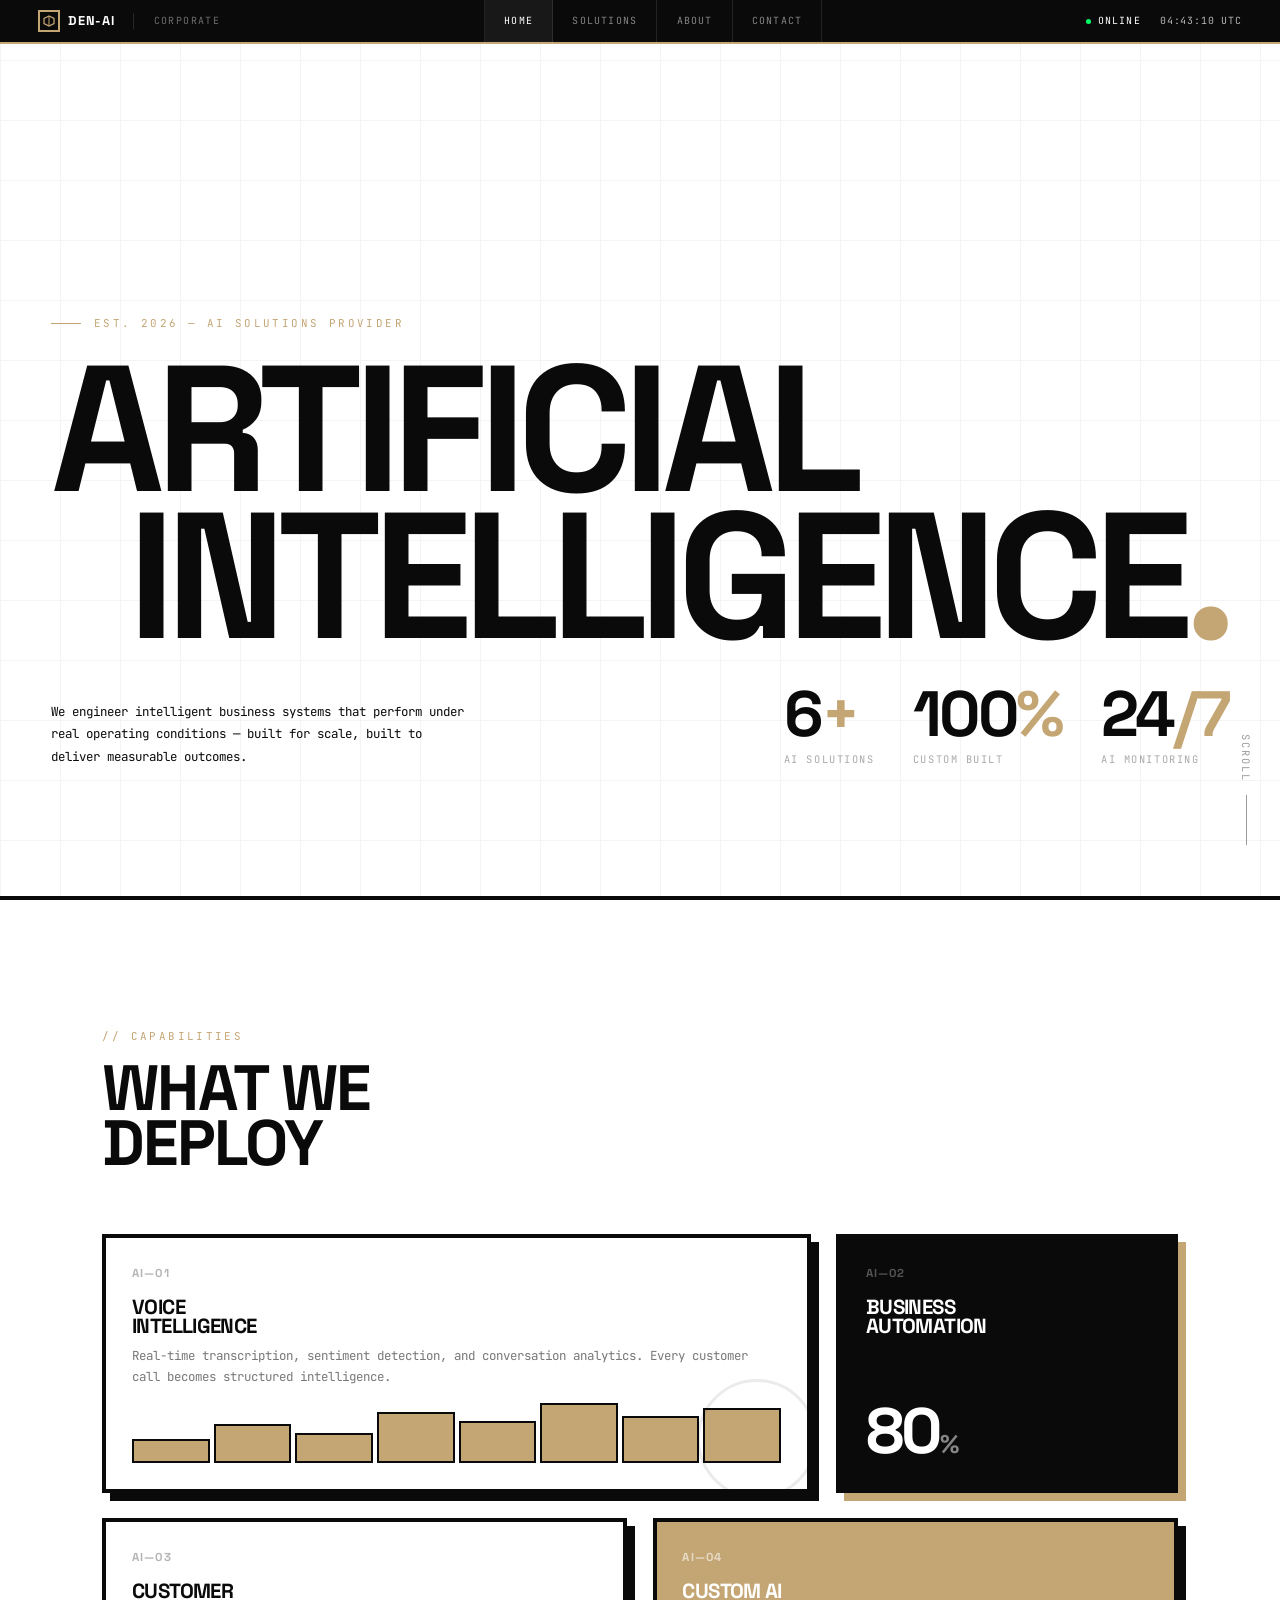
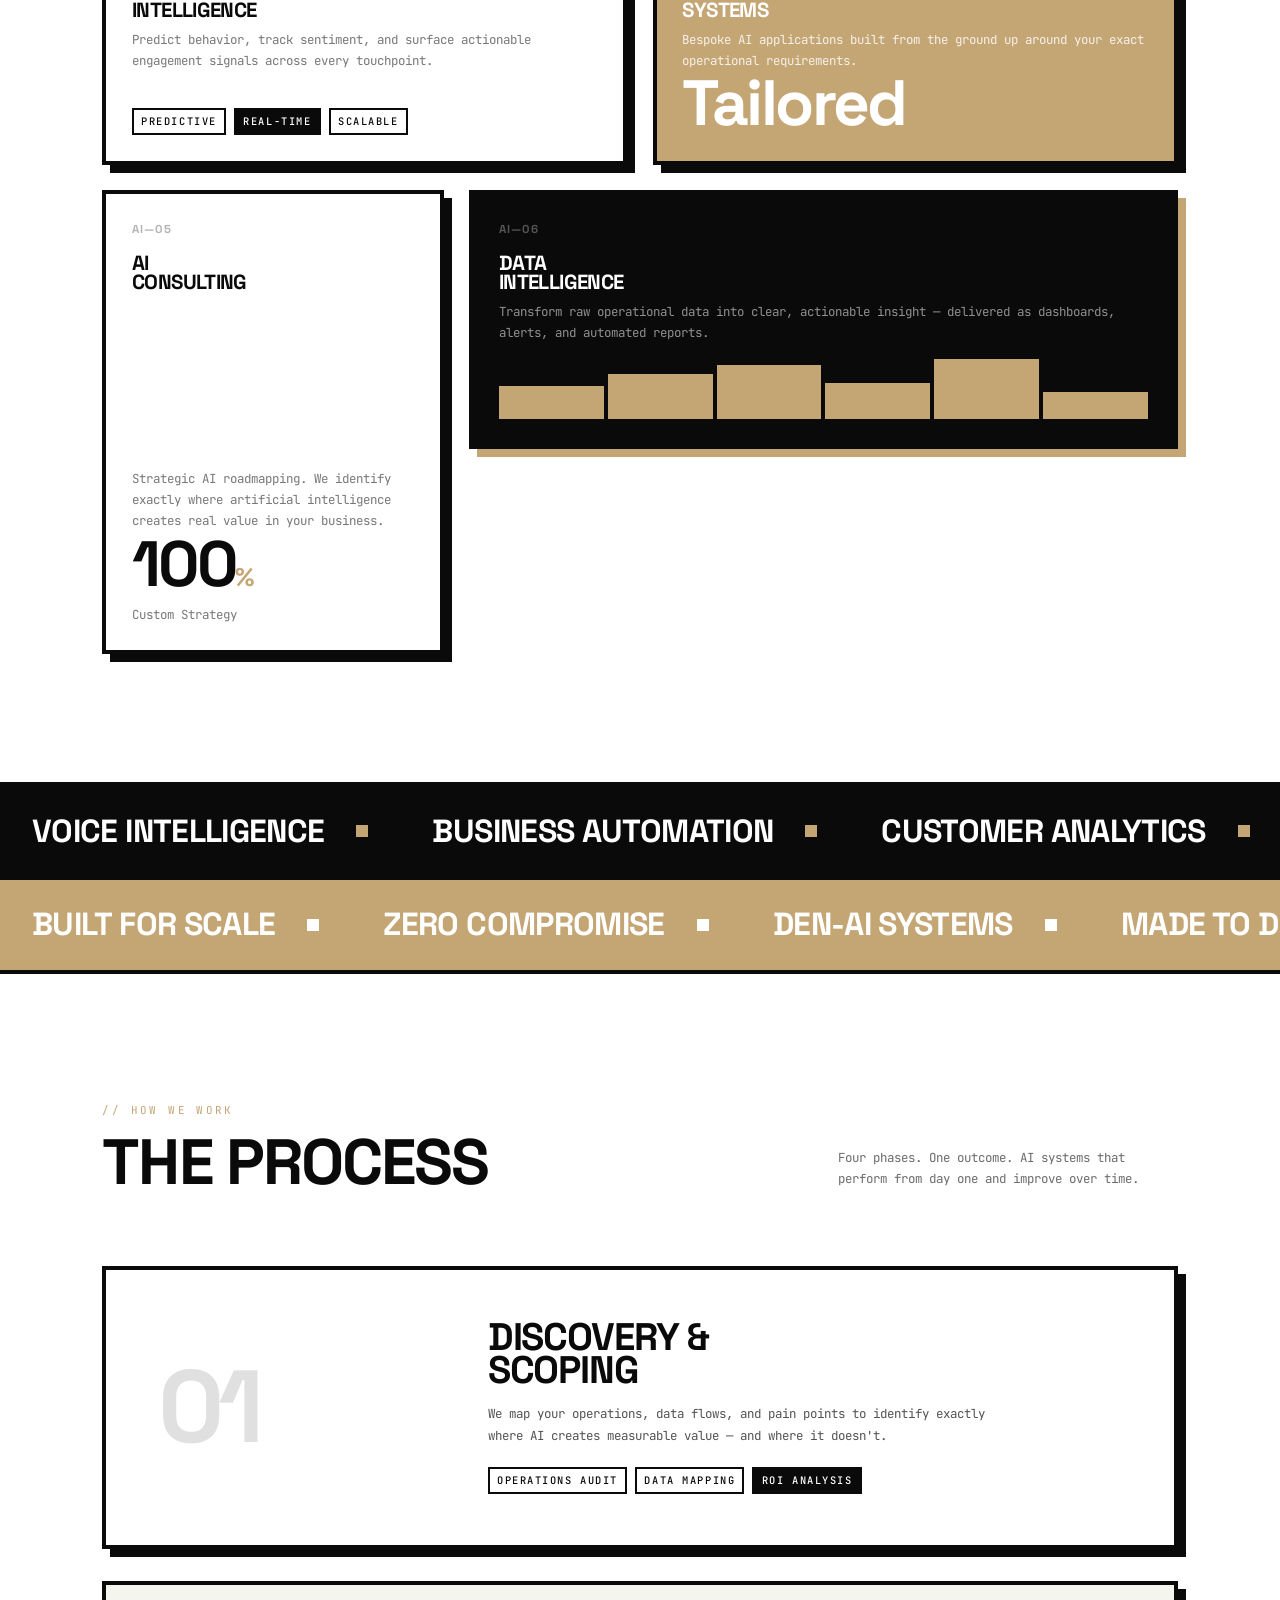
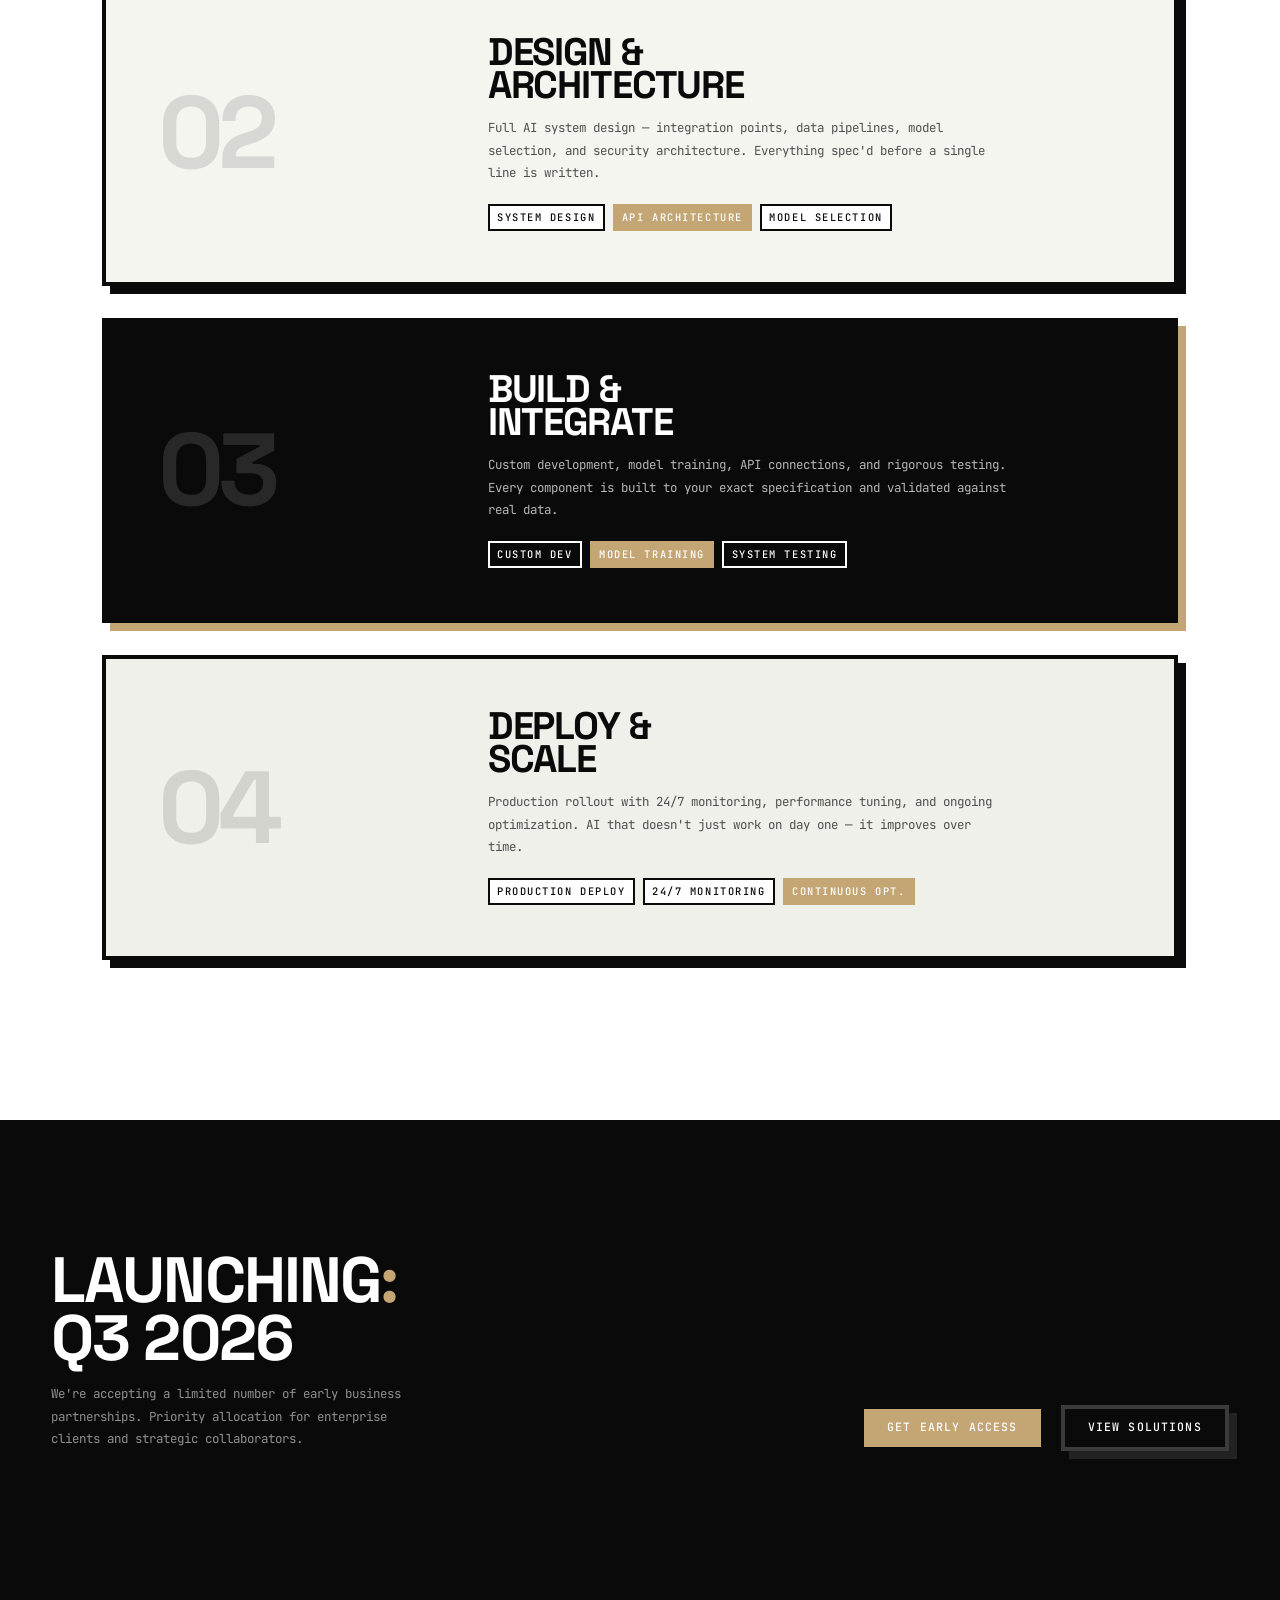
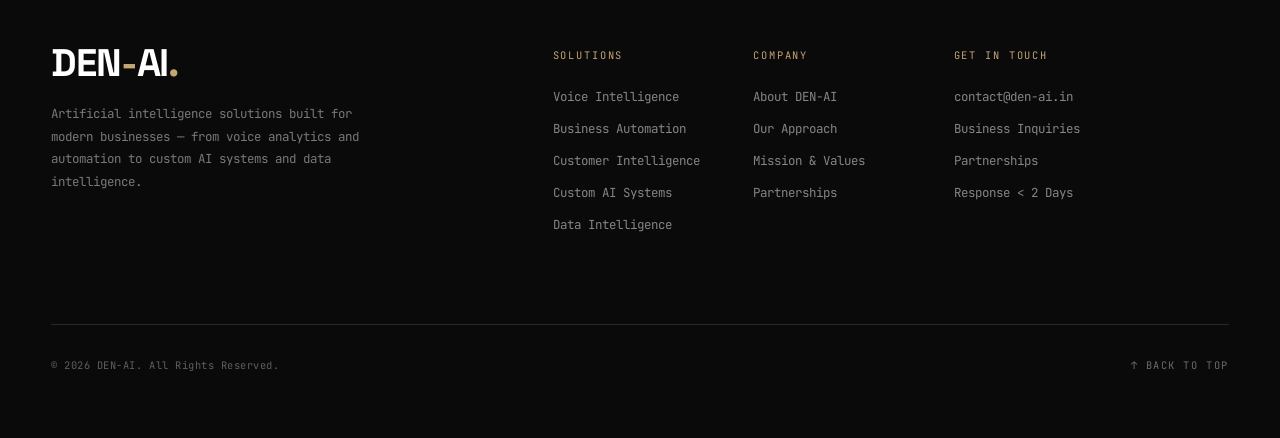
==== commit ad29029d: "form updated" ====
--- a/index.html
+++ b/index.html
@@ -303,7 +303,7 @@
             </div>
             <div class="footer__col">
                 <div class="footer__col-title">Get in Touch</div>
-                <a href="mailto:contact@den-ai.com">contact@den-ai.com</a>
+                <a href="mailto:contact@den-ai.in">contact@den-ai.in</a>
                 <a href="contact.html">Business Inquiries</a>
                 <a href="contact.html">Partnerships</a>
                 <a href="#">Response &lt; 2 Days</a>
--- a/css/den-ai.css
+++ b/css/den-ai.css
@@ -795,6 +795,33 @@
     gap: 1rem;
 }
 .form-note { font-size: var(--fs-micro); opacity: 0.4; letter-spacing: 0.1em; text-transform: uppercase; }
+.contact-form .btn[disabled] {
+    opacity: 0.8;
+    cursor: not-allowed;
+    transform: none;
+    box-shadow: var(--shadow);
+}
+
+.form-status {
+    margin: 0;
+    min-height: 1.6em;
+    padding: 0.75rem clamp(1rem, 2vw, 2rem) 1.1rem;
+    border-top: var(--border-thin);
+    font-size: var(--fs-micro);
+    letter-spacing: 0.08em;
+    text-transform: uppercase;
+    opacity: 0.8;
+}
+
+.form-status--success {
+    color: #0e7a3b;
+    background: rgba(14, 122, 59, 0.06);
+}
+
+.form-status--error {
+    color: #9a3a1a;
+    background: rgba(154, 58, 26, 0.06);
+}
 
 
 /* ----- 14. ABOUT / VALUES ----- */
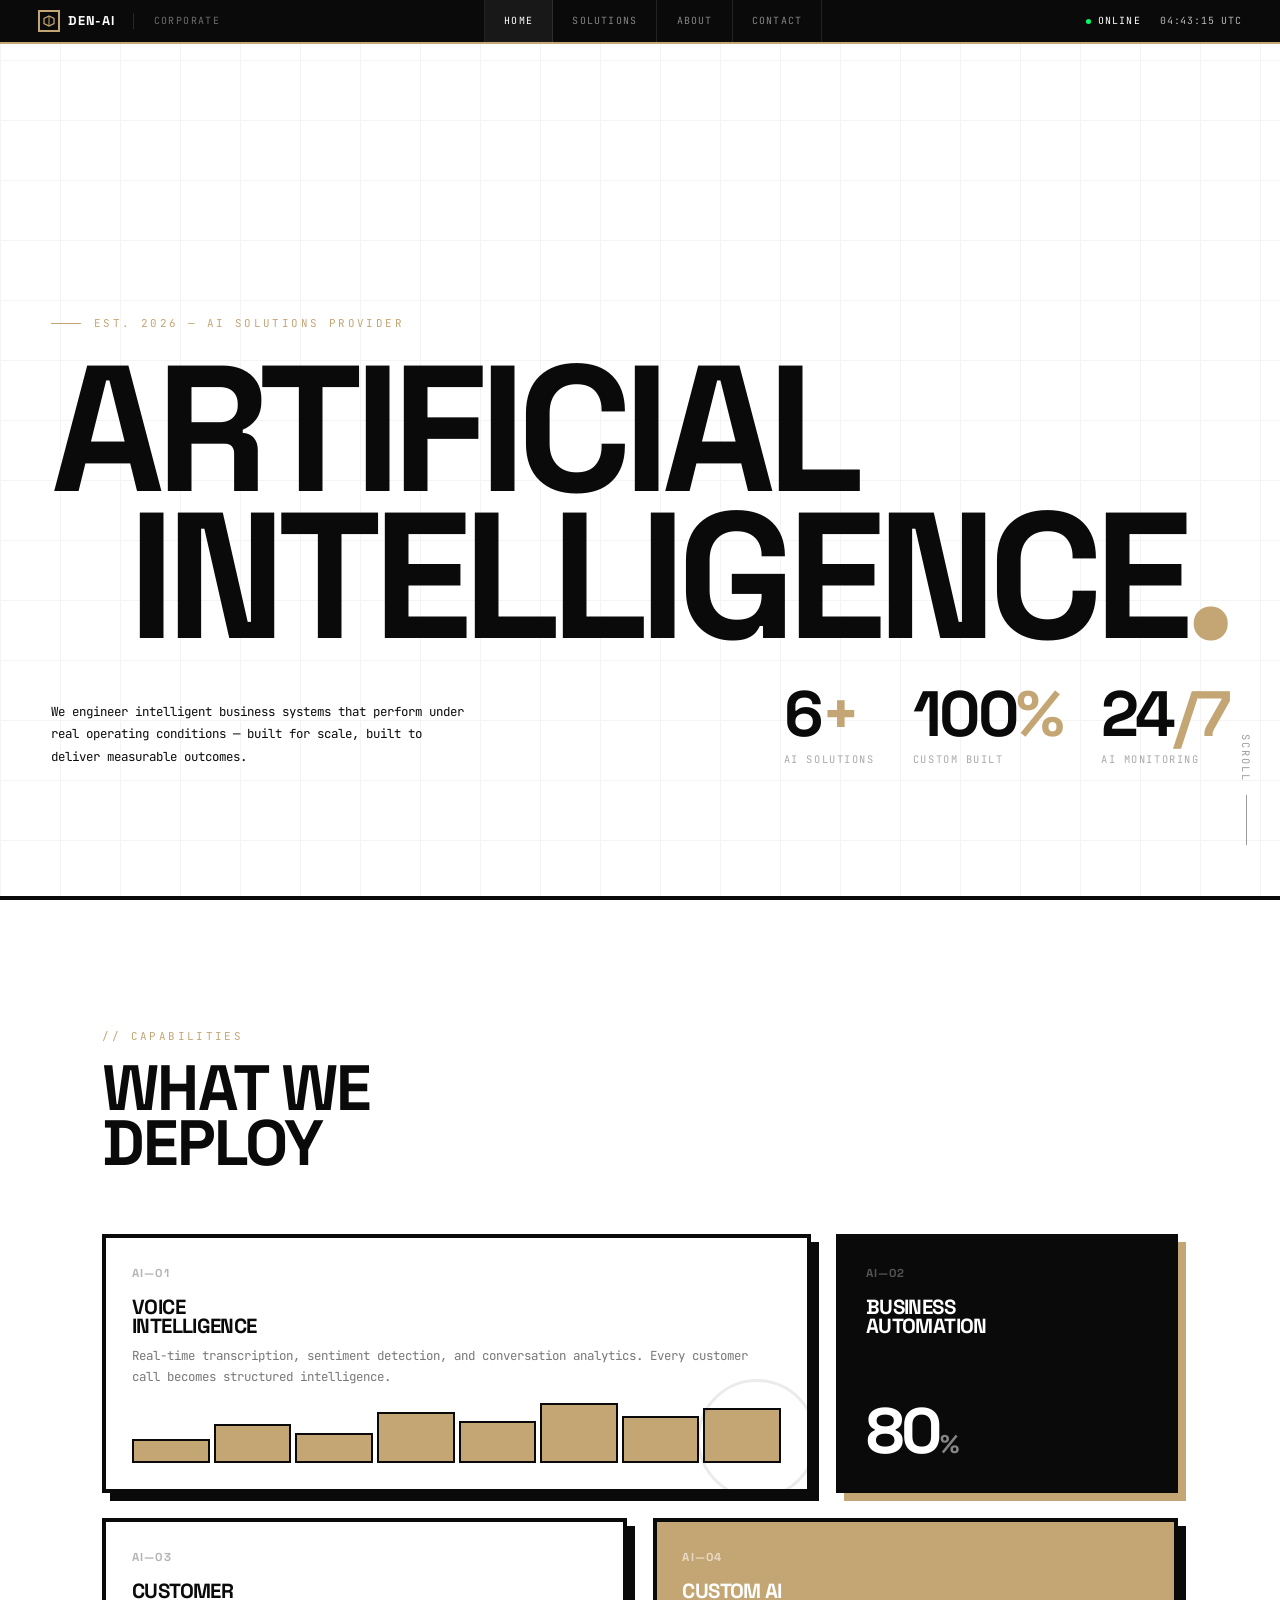
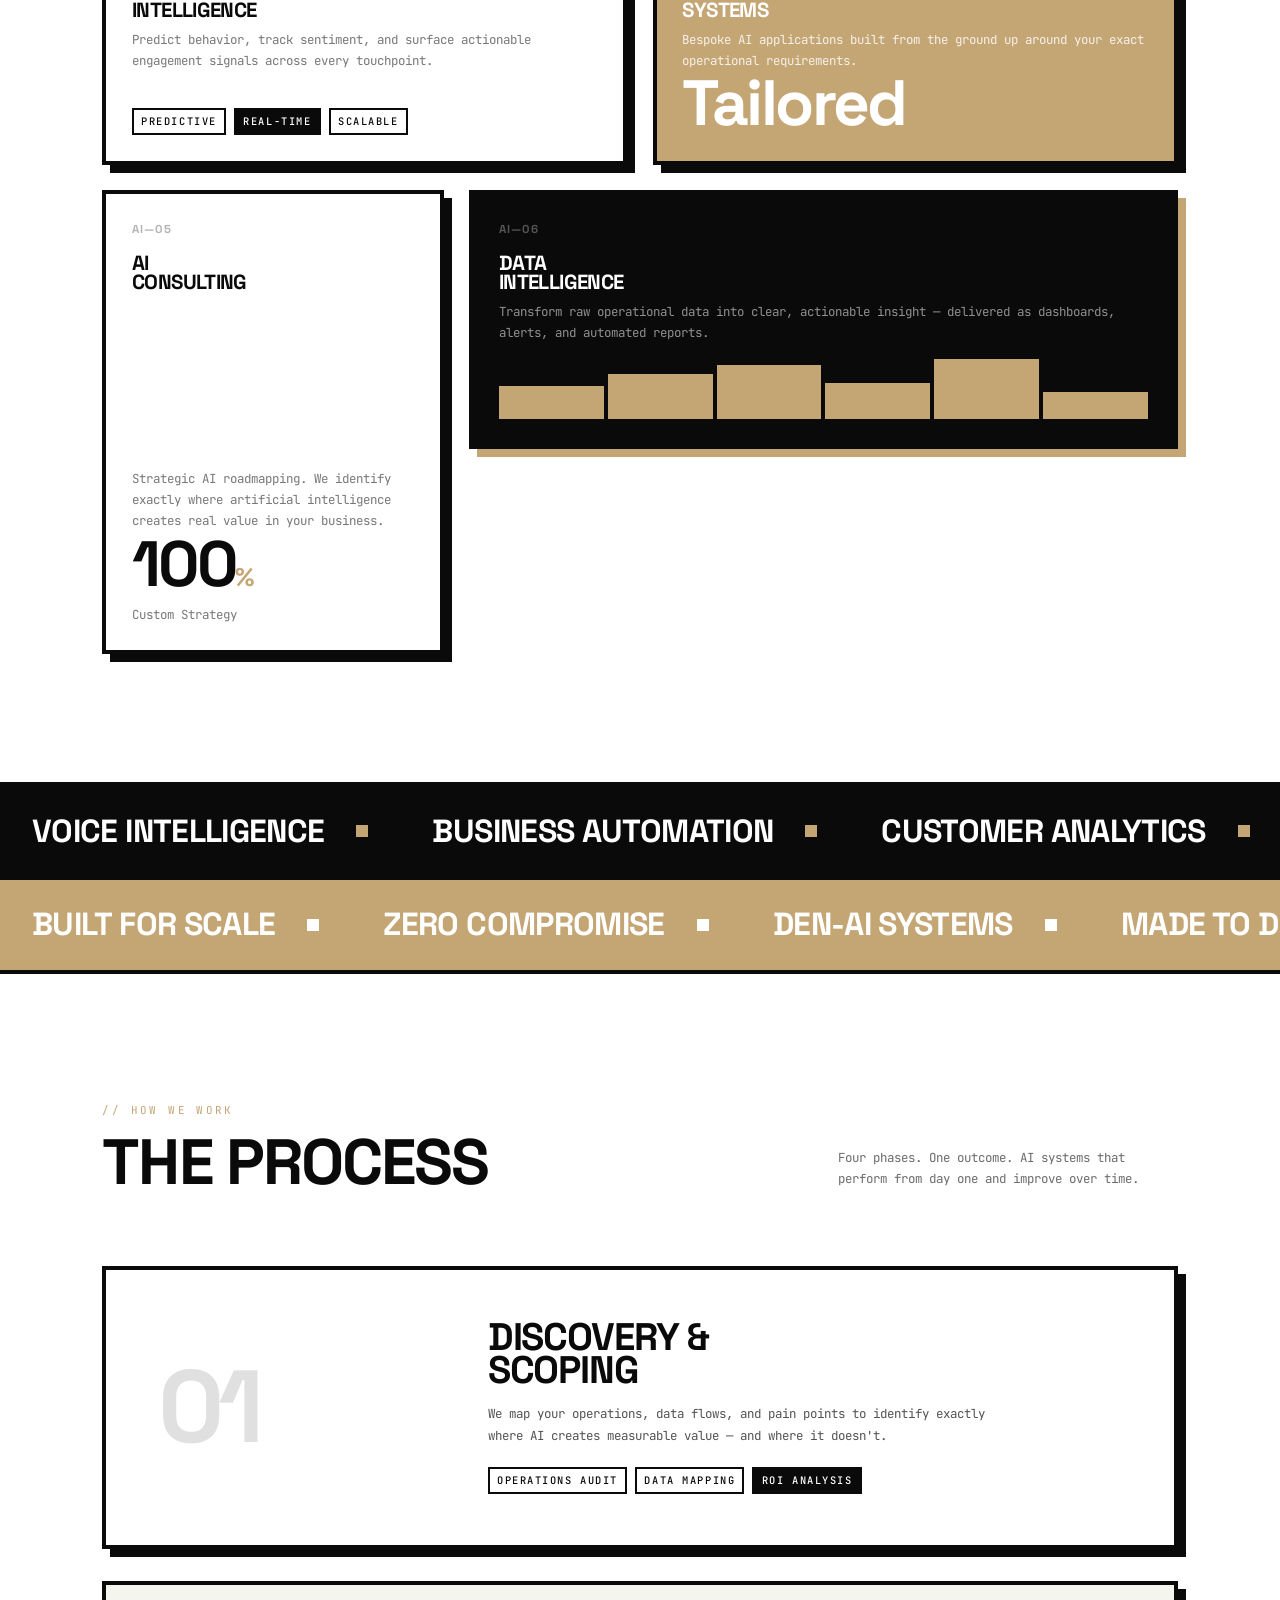
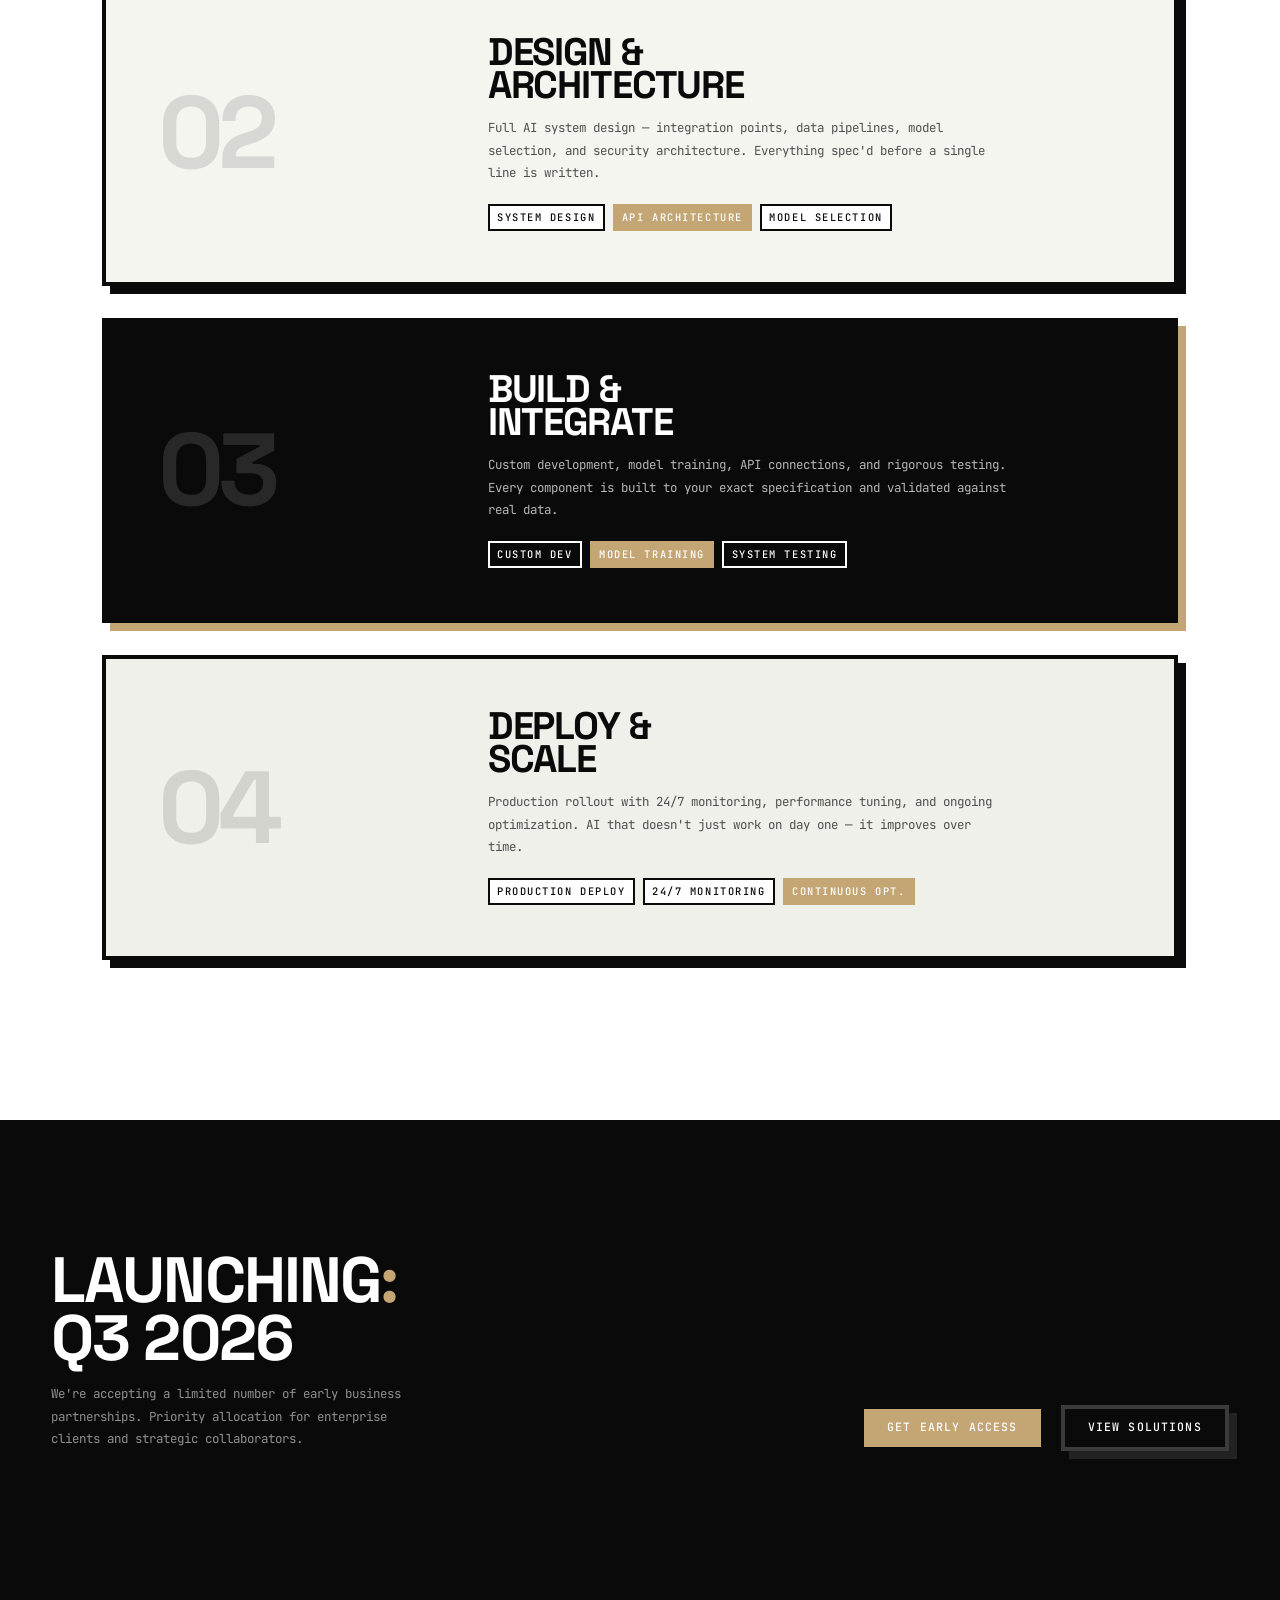
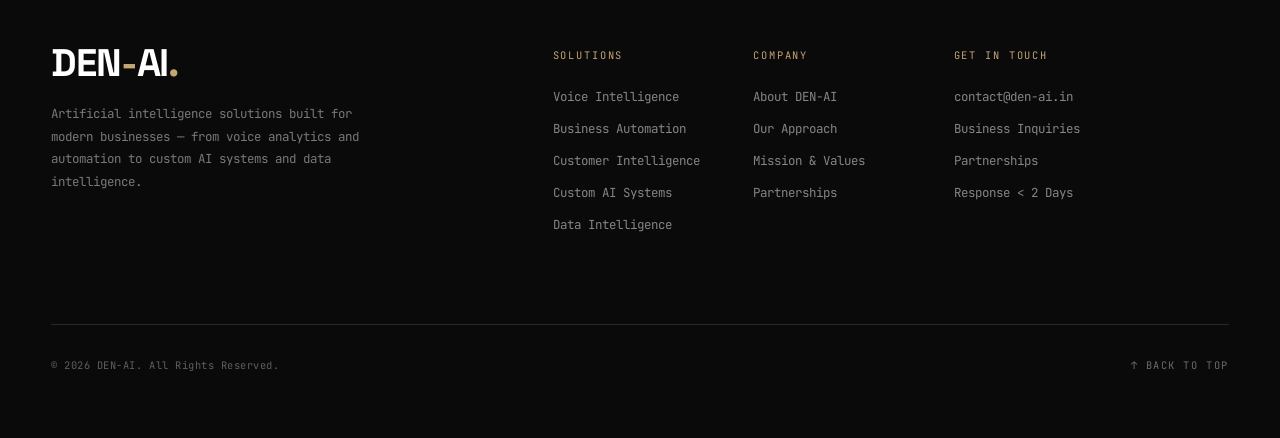
==== commit 6e1ae9bf: "Enhance SEO and add structured data in index.html Updated meta tags for SEO and added structured dat" ====
--- a/index.html
+++ b/index.html
@@ -3,13 +3,35 @@
 <head>
 <meta charset="UTF-8">
 <meta name="viewport" content="width=device-width, initial-scale=1.0">
-<title>DEN-AI — Artificial Intelligence Solutions</title>
+<title>DEN-AI | AI Development Company India | AI Agents, Automation & Custom Software</title>
 <link rel="icon" type="image/png" href="denai.png">
-<meta name="description" content="DEN-AI builds intelligent business systems powered by AI. Voice intelligence, automation, customer analytics, and custom AI development — built for real outcomes.">
+<meta name="description" content="DEN-AI is an AI Development Company in India delivering AI Agents, Business Automation, Custom AI Software, AI Chatbots, Voice AI, Data Analytics, Power BI Dashboards, Website Development and AI Consulting.">
 <link rel="preconnect" href="https://fonts.googleapis.com">
 <link rel="preconnect" href="https://fonts.gstatic.com" crossorigin>
 <link href="https://fonts.googleapis.com/css2?family=JetBrains+Mono:wght@400;500&family=Space+Grotesk:wght@400;700&display=swap" rel="stylesheet">
 <link rel="stylesheet" href="css/den-ai.css">
+
+<meta name="robots" content="index,follow,max-image-preview:large">
+<meta name="author" content="DEN-AI">
+<link rel="canonical" href="https://den-ai.in/">
+<meta property="og:type" content="website">
+<meta property="og:title" content="DEN-AI | AI Development Company India">
+<meta property="og:description" content="Custom AI Development, AI Agents, Business Automation, Websites and Analytics.">
+<meta property="og:url" content="https://den-ai.in/">
+<meta property="og:image" content="https://den-ai.in/denai.png">
+<meta name="twitter:card" content="summary_large_image">
+<meta name="theme-color" content="#0f1115">
+<script type="application/ld+json">
+{
+"@context":"https://schema.org",
+"@graph":[
+{"@type":"Organization","name":"DEN-AI","url":"https://den-ai.in","logo":"https://den-ai.in/denai.png","description":"AI Development Company in India providing AI Development, AI Agents, AI Automation, Business Intelligence, Data Analytics and Custom Software.","contactPoint":{"@type":"ContactPoint","contactType":"sales","email":"contact@den-ai.in"}},
+{"@type":"WebSite","url":"https://den-ai.in","name":"DEN-AI","publisher":{"@id":"https://den-ai.in/#org"}},
+{"@type":"WebPage","name":"Home","url":"https://den-ai.in/"}
+]
+}
+</script>
+
 </head>
 <body>
 
